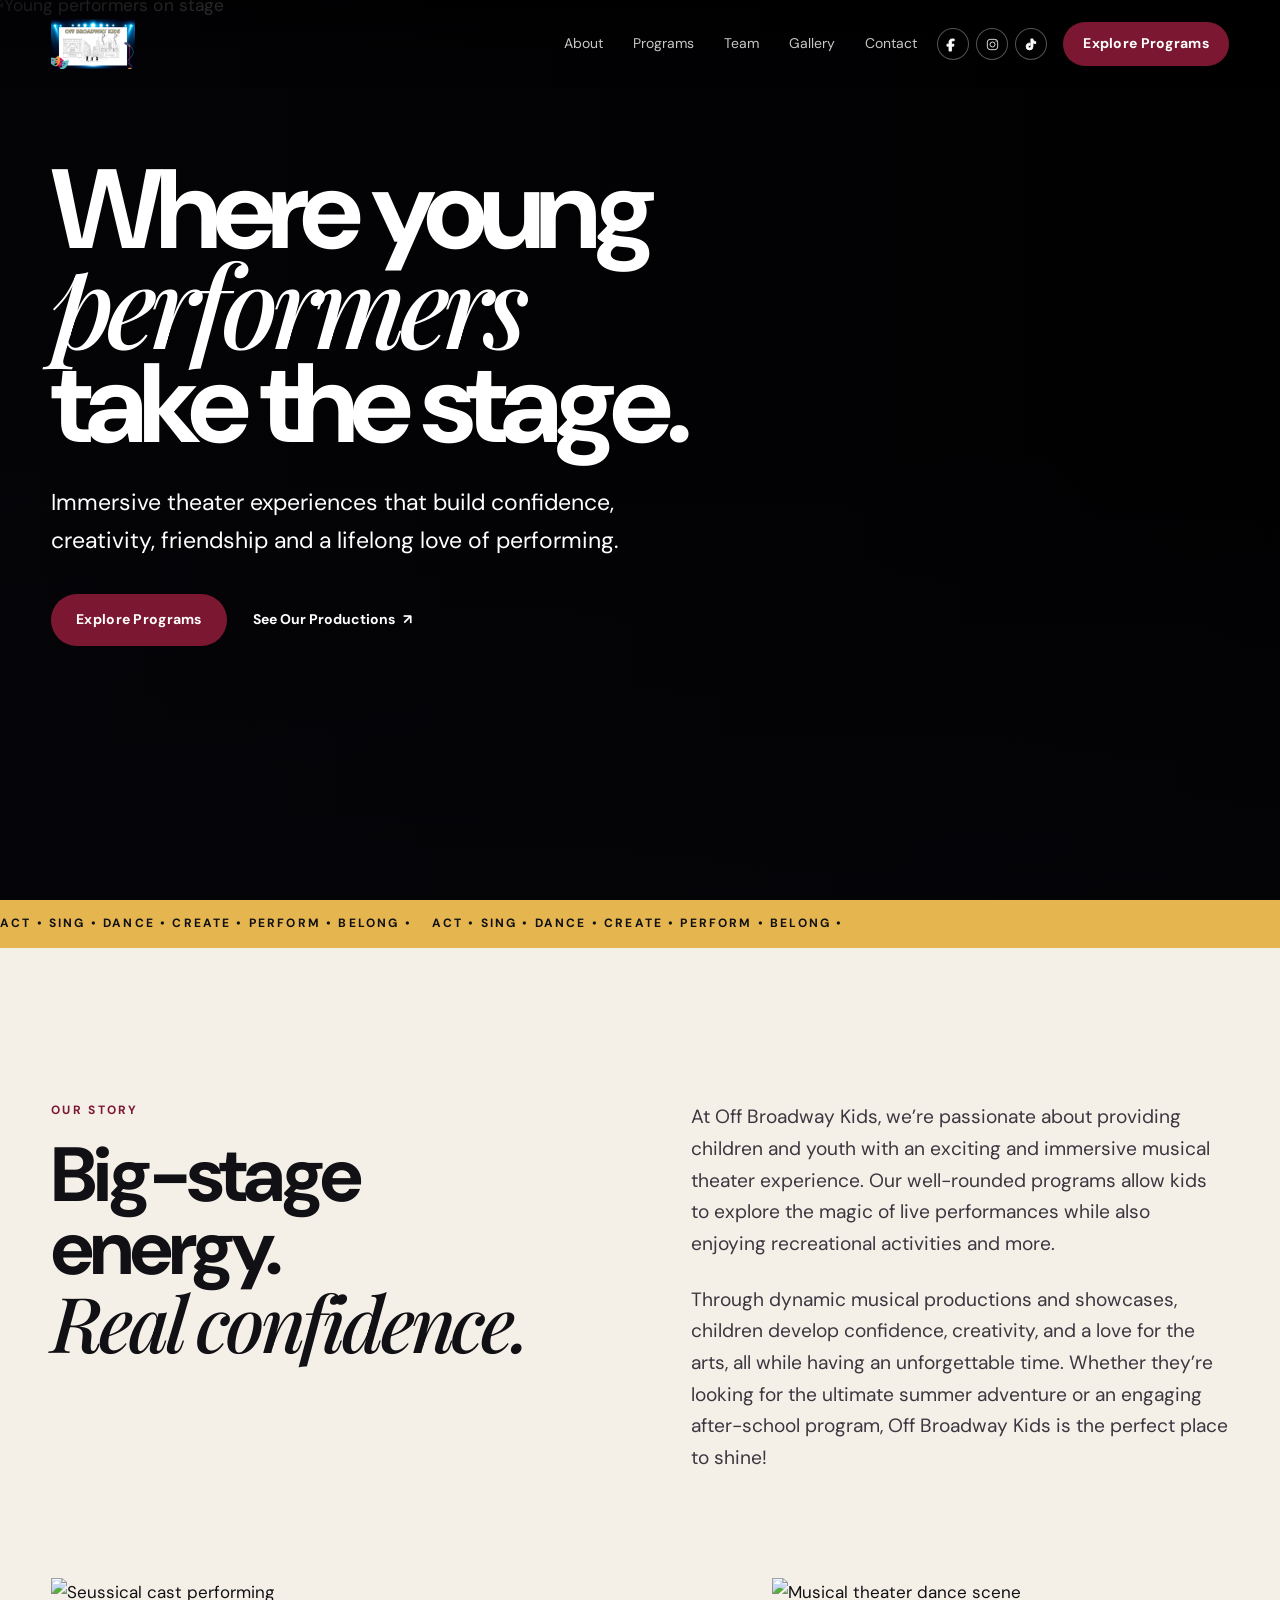
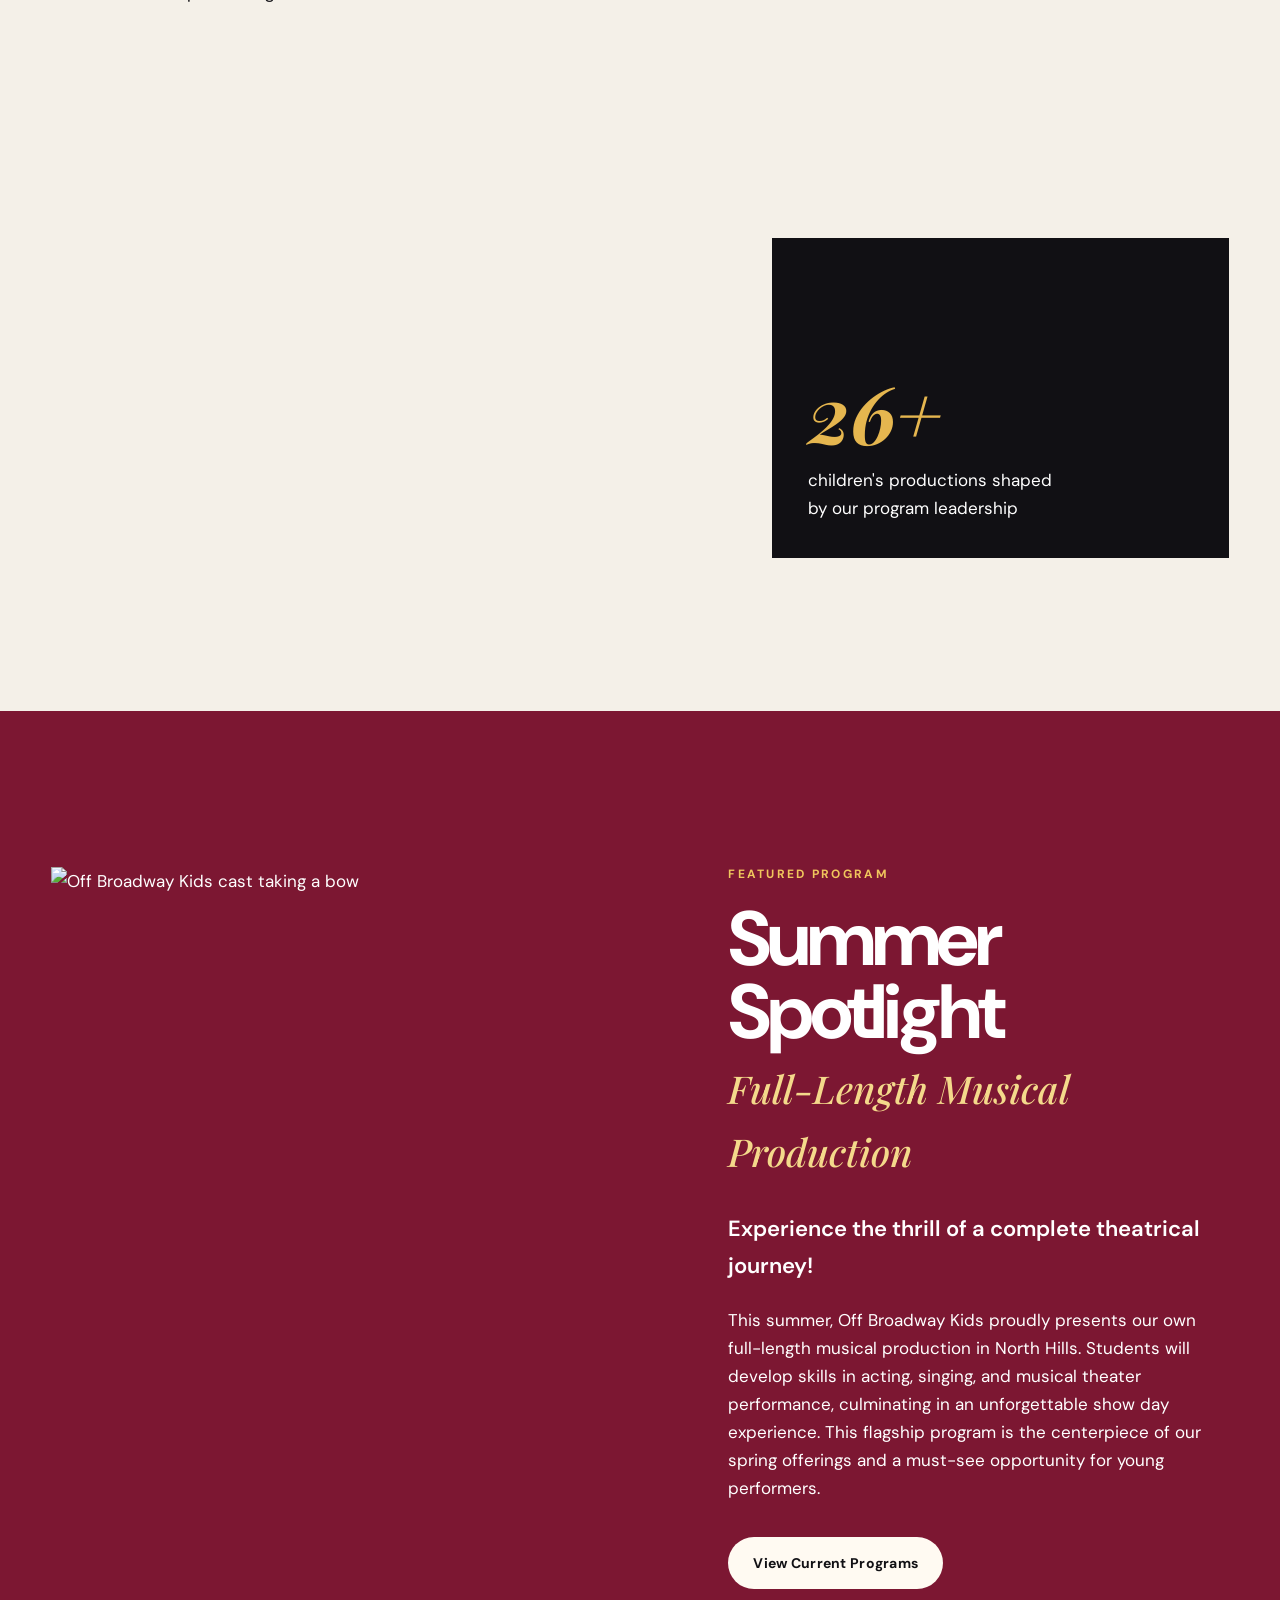
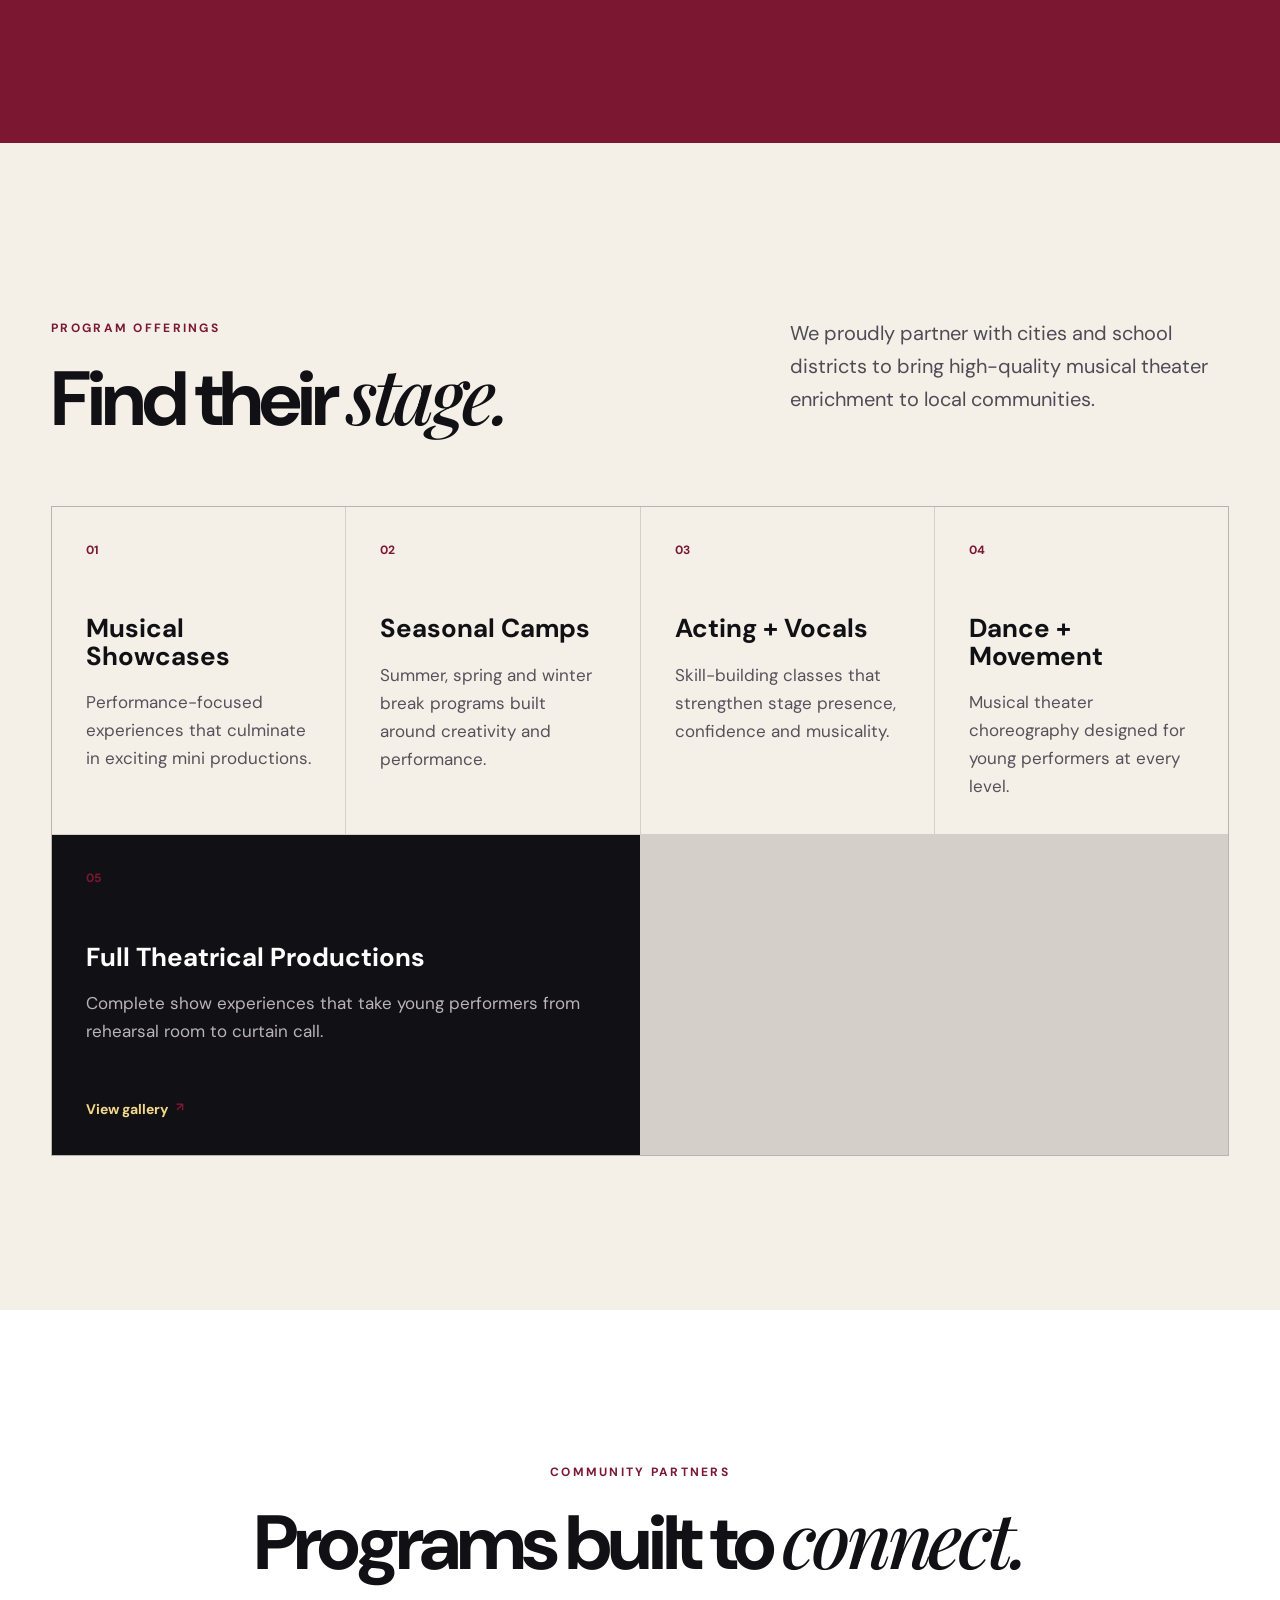
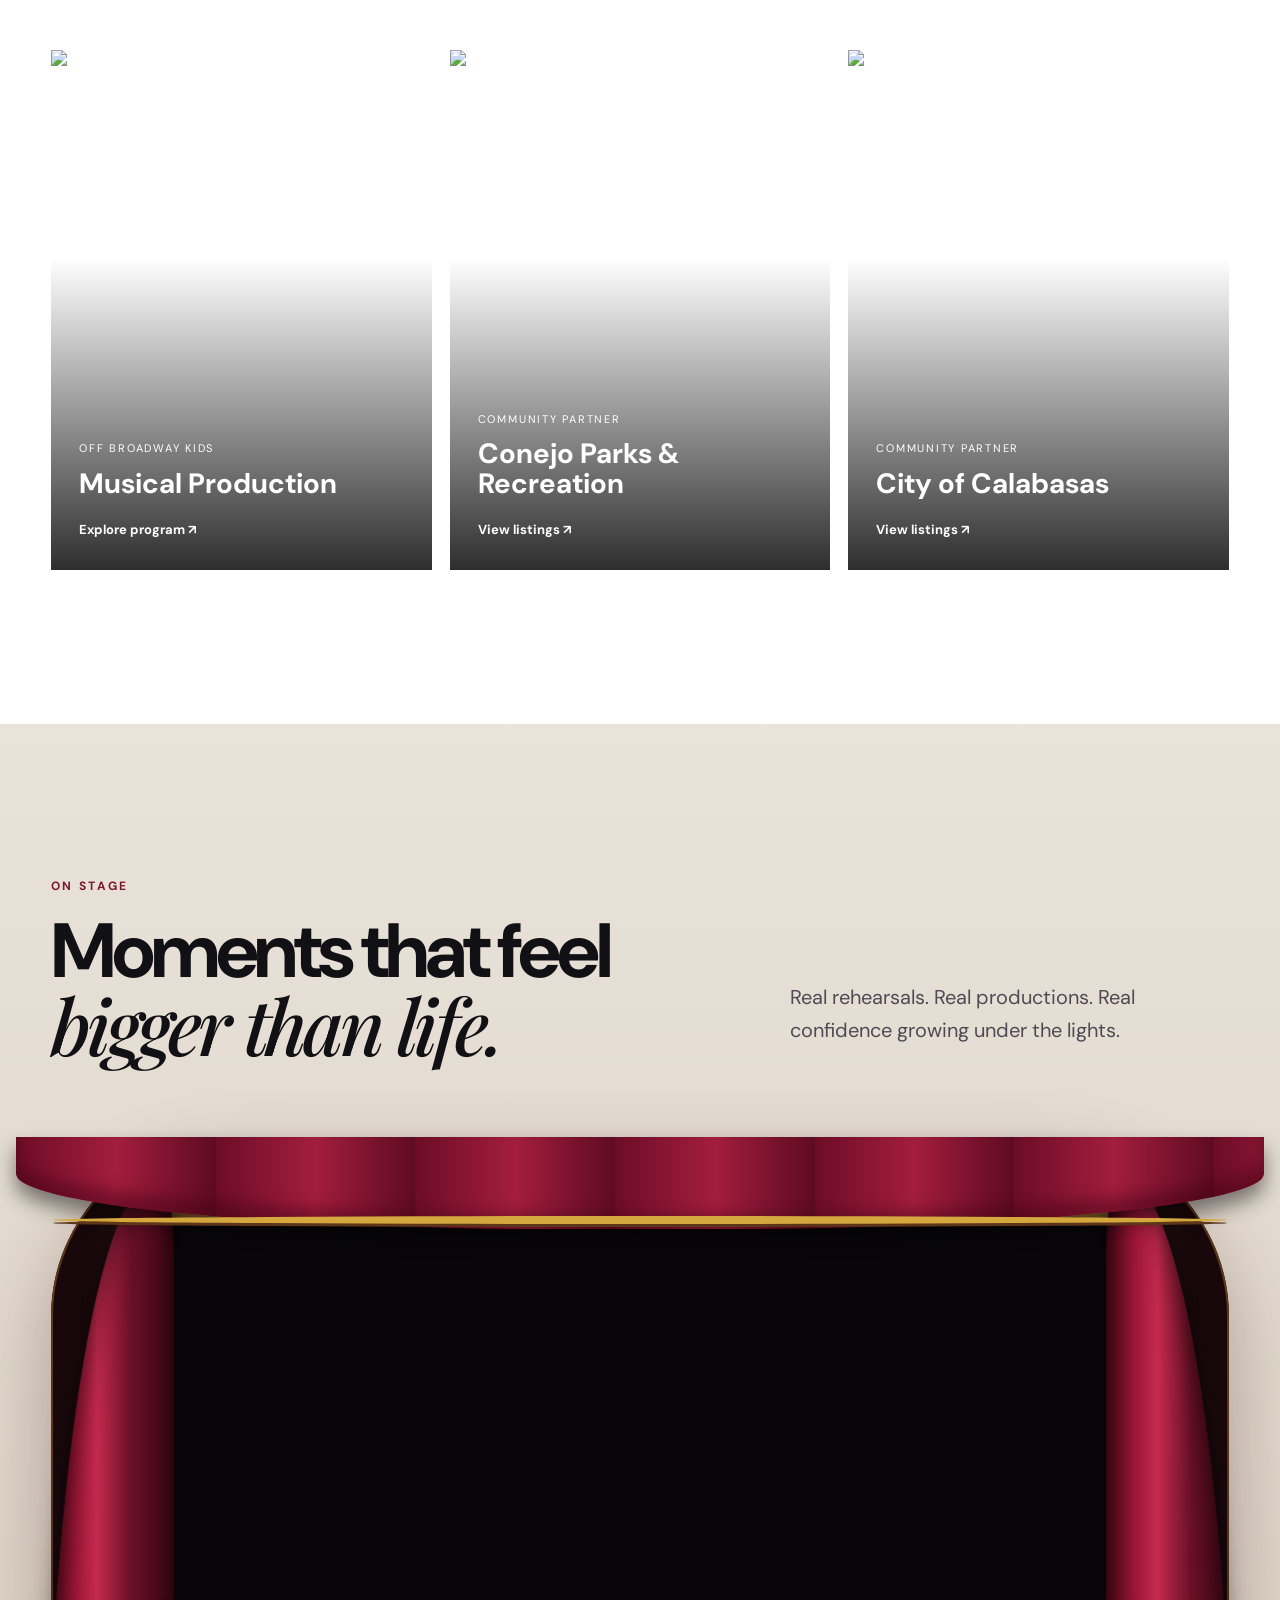
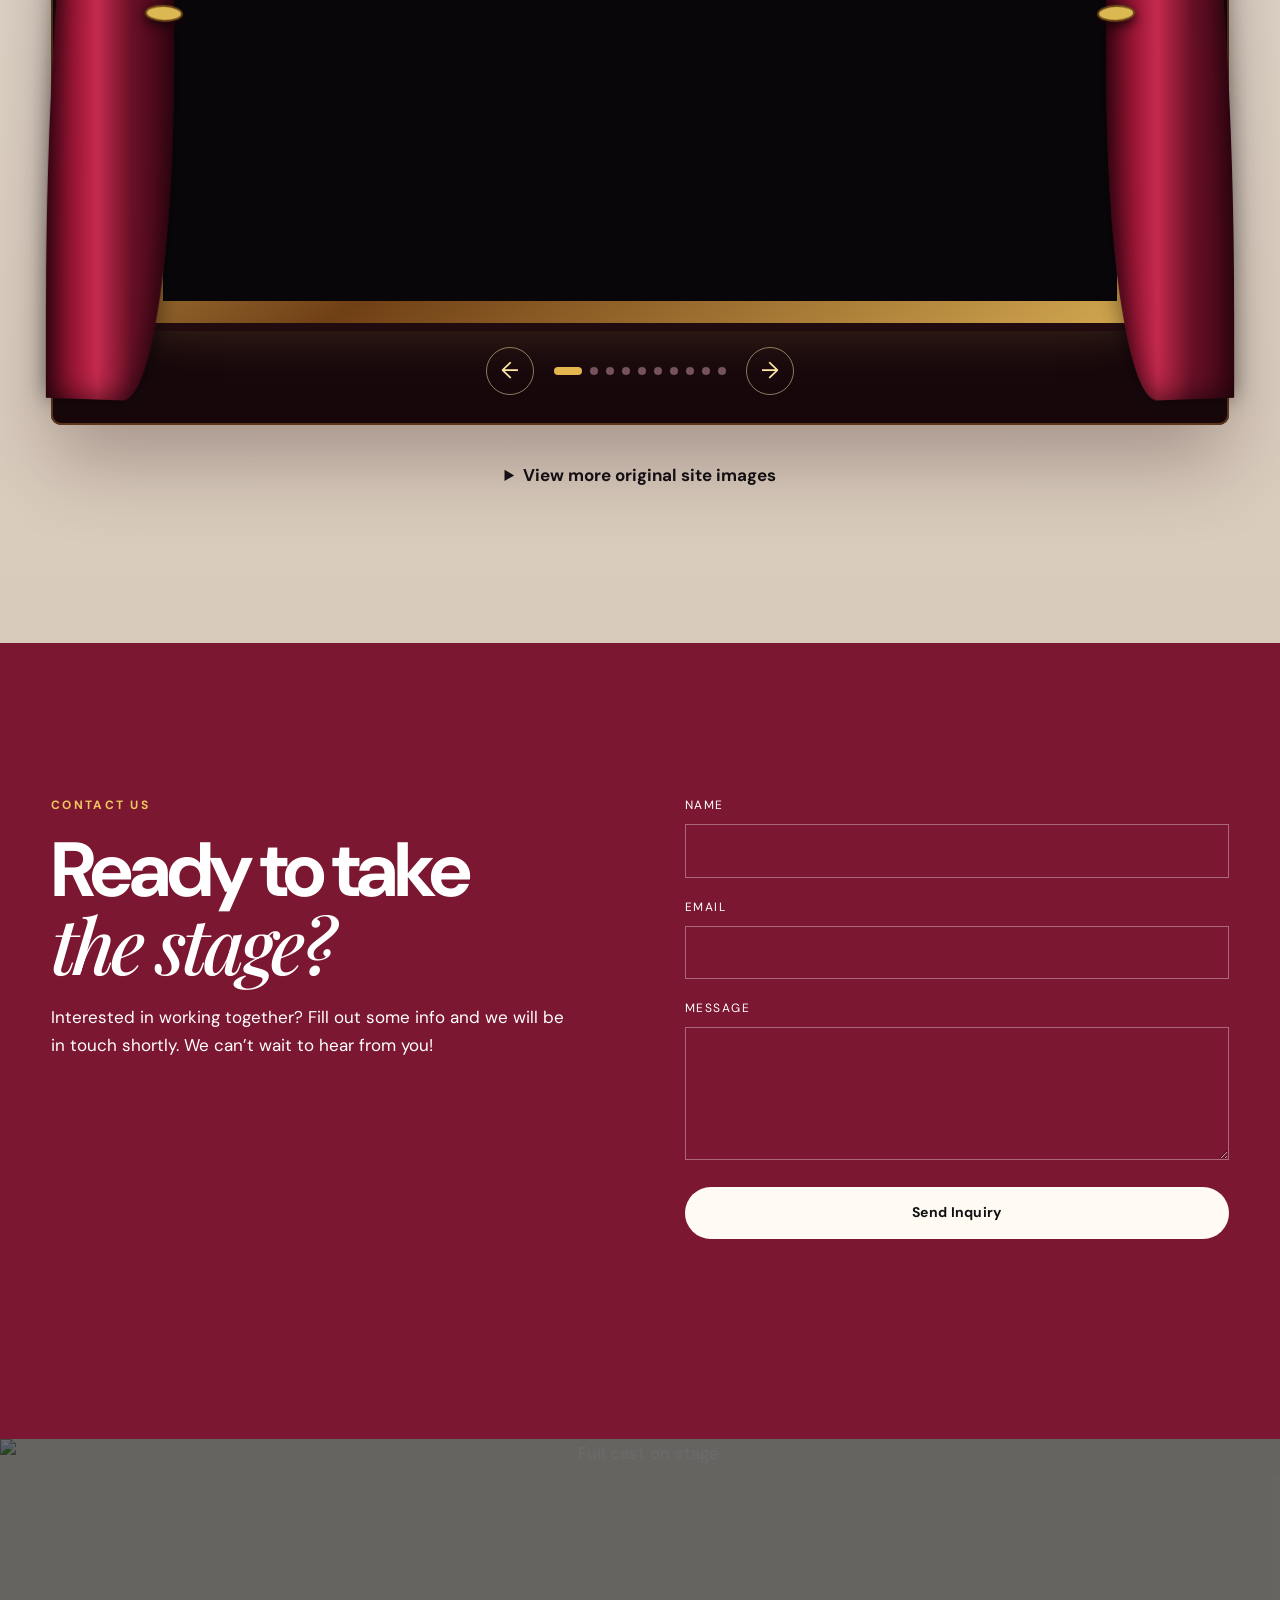
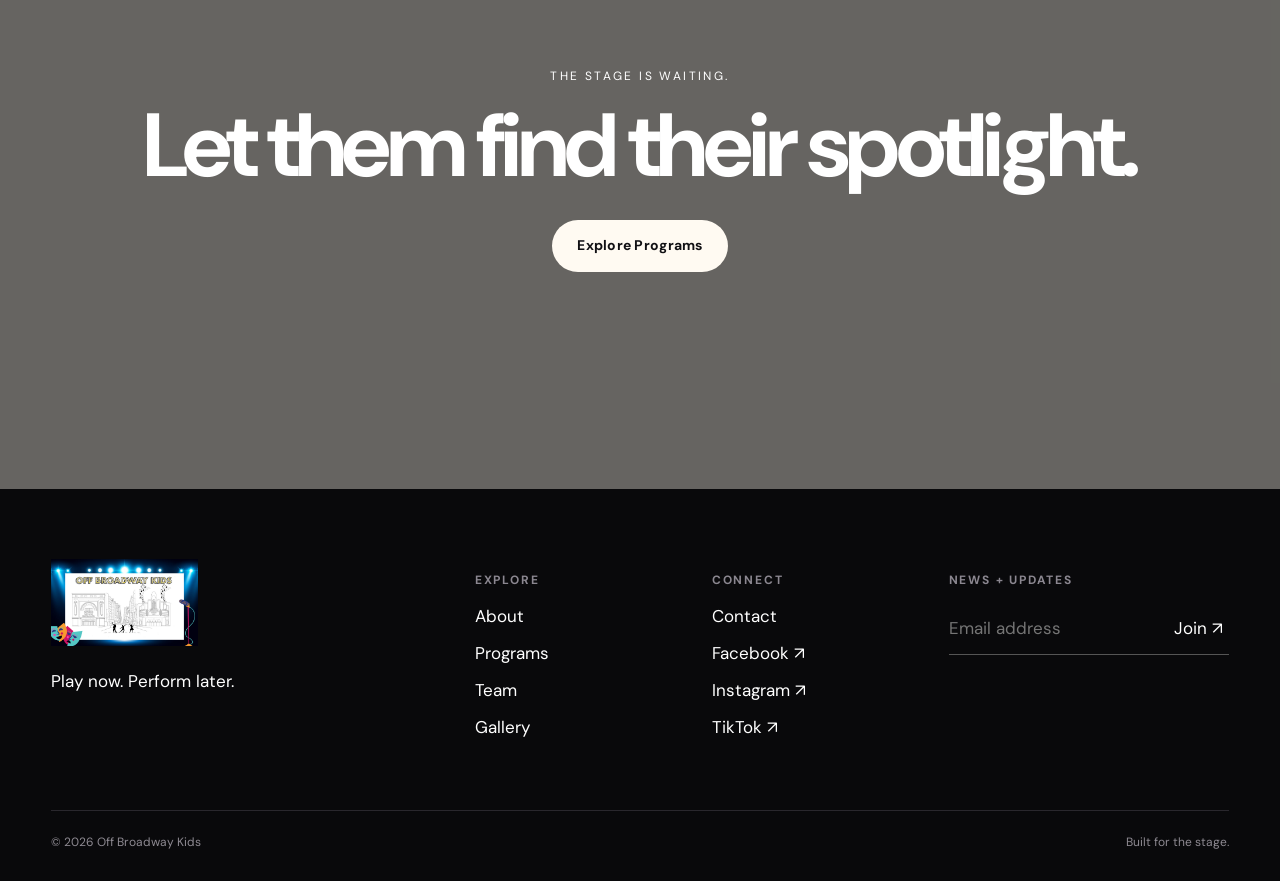
==== index.html @ cf80266f "Fix GitHub Pages entry point" ====
<!doctype html>
<html lang="en">
<head>
  <meta charset="utf-8">
  <meta name="viewport" content="width=device-width, initial-scale=1">
  <meta http-equiv="refresh" content="0; url=off-broadway-kids-redesign/">
  <link rel="canonical" href="https://romeopalacios.github.io/offbroadwaykids/off-broadway-kids-redesign/">
  <title>Off Broadway Kids</title>
  <script>
    window.location.replace(
      "off-broadway-kids-redesign/" + window.location.search + window.location.hash
    );
  </script>
</head>
<body>
  <p><a href="off-broadway-kids-redesign/">Open the Off Broadway Kids website</a></p>
</body>
</html>
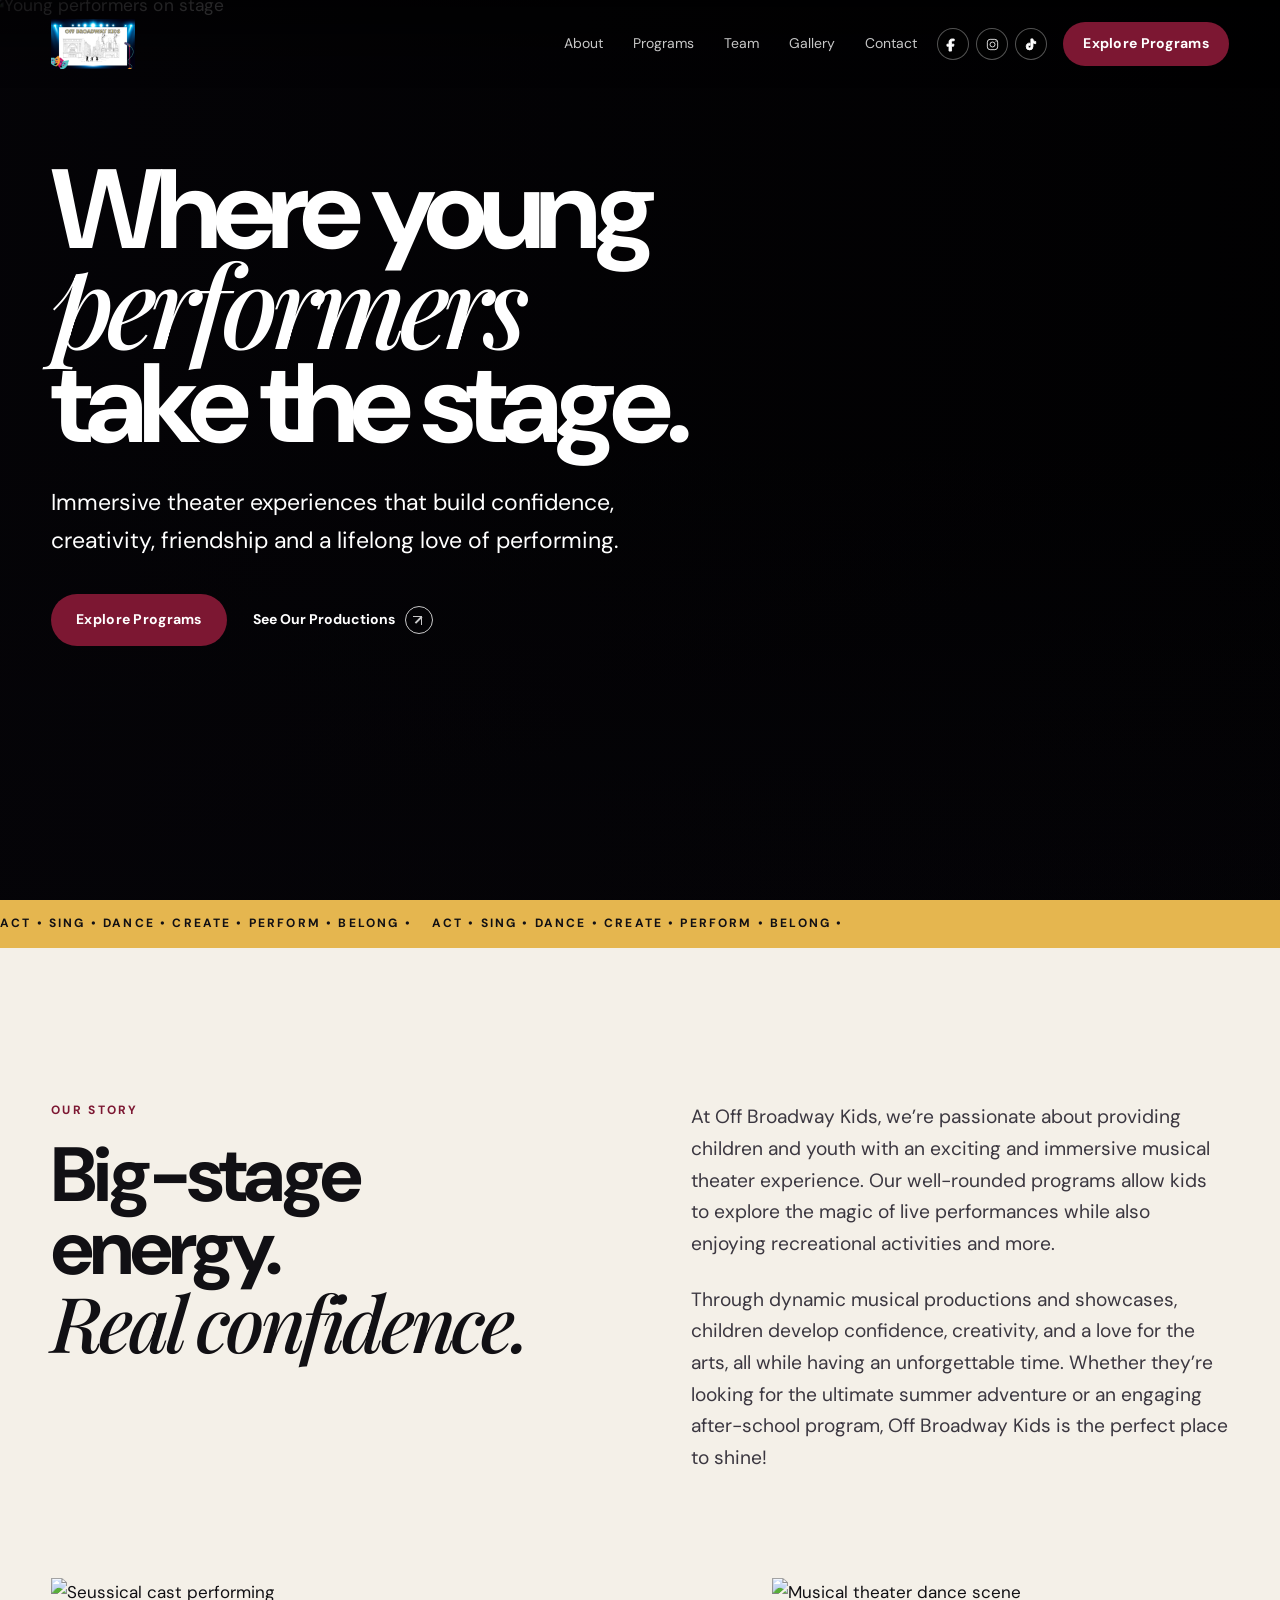
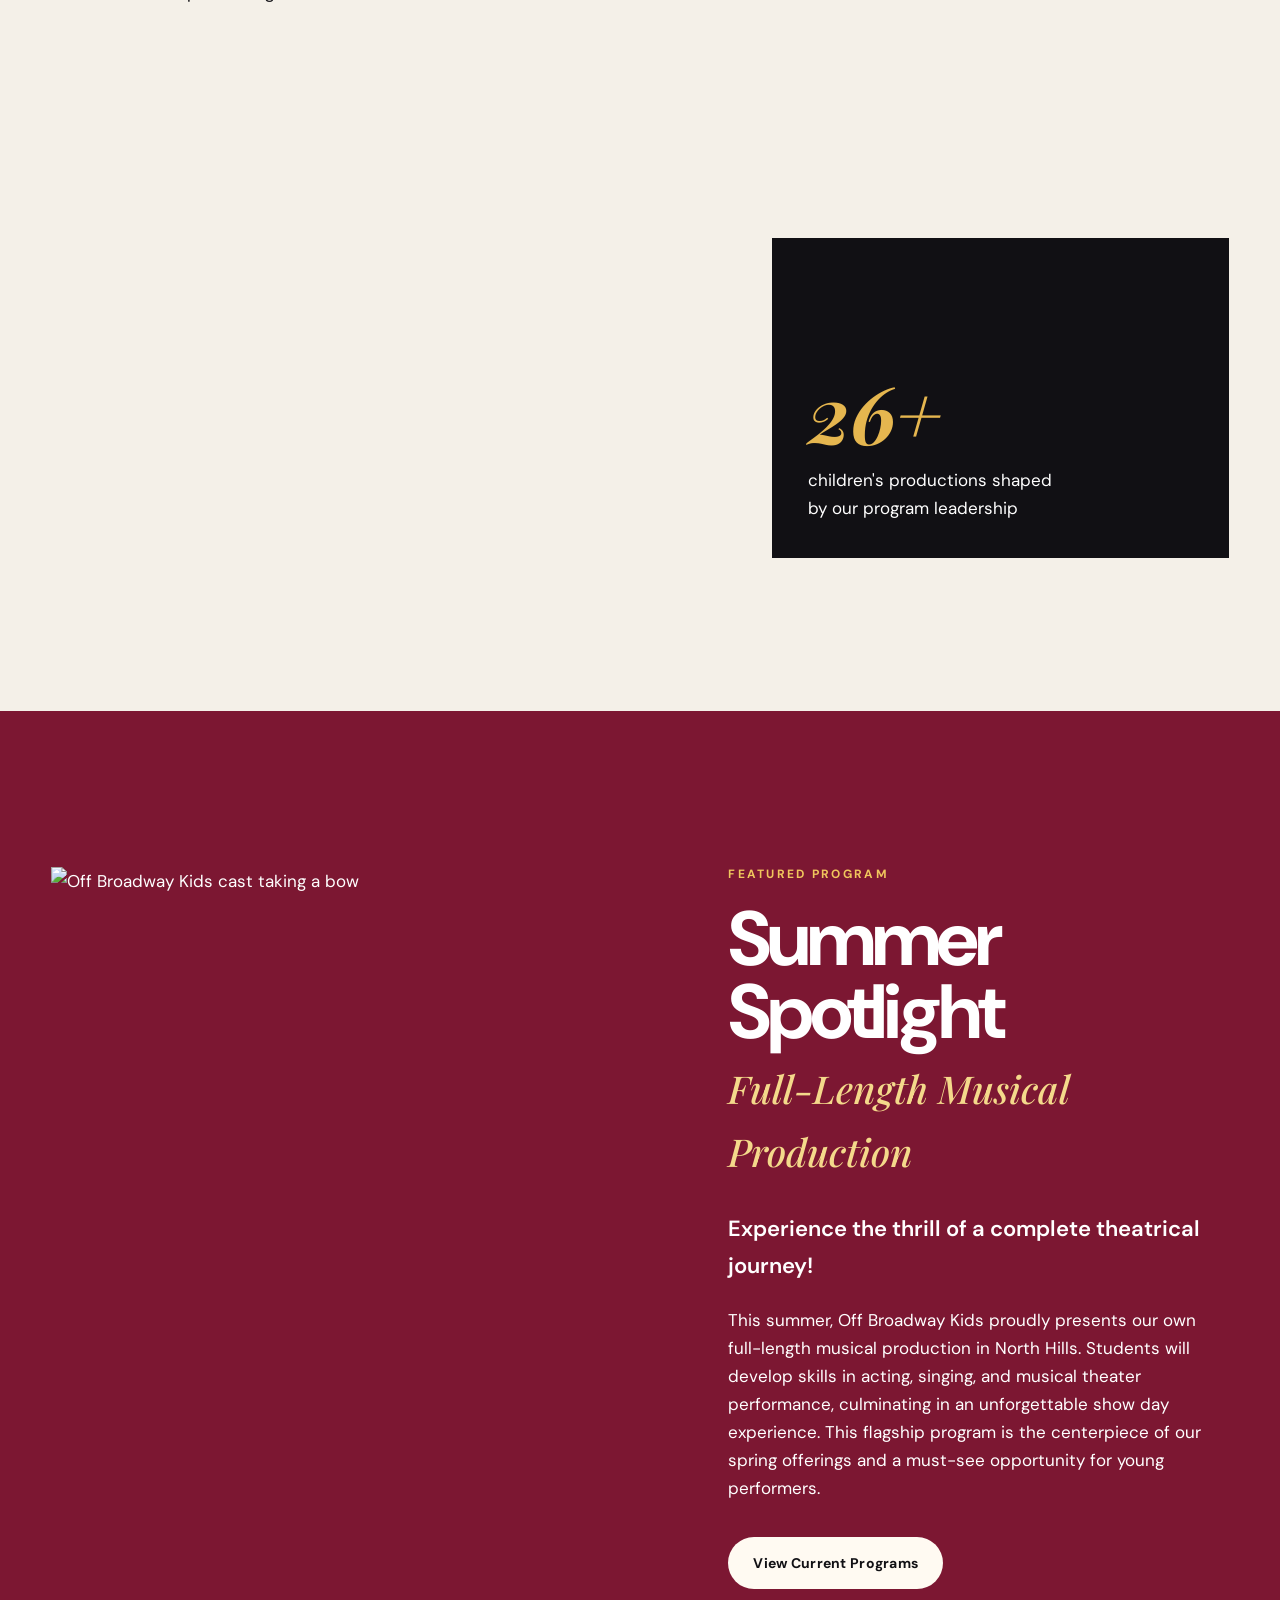
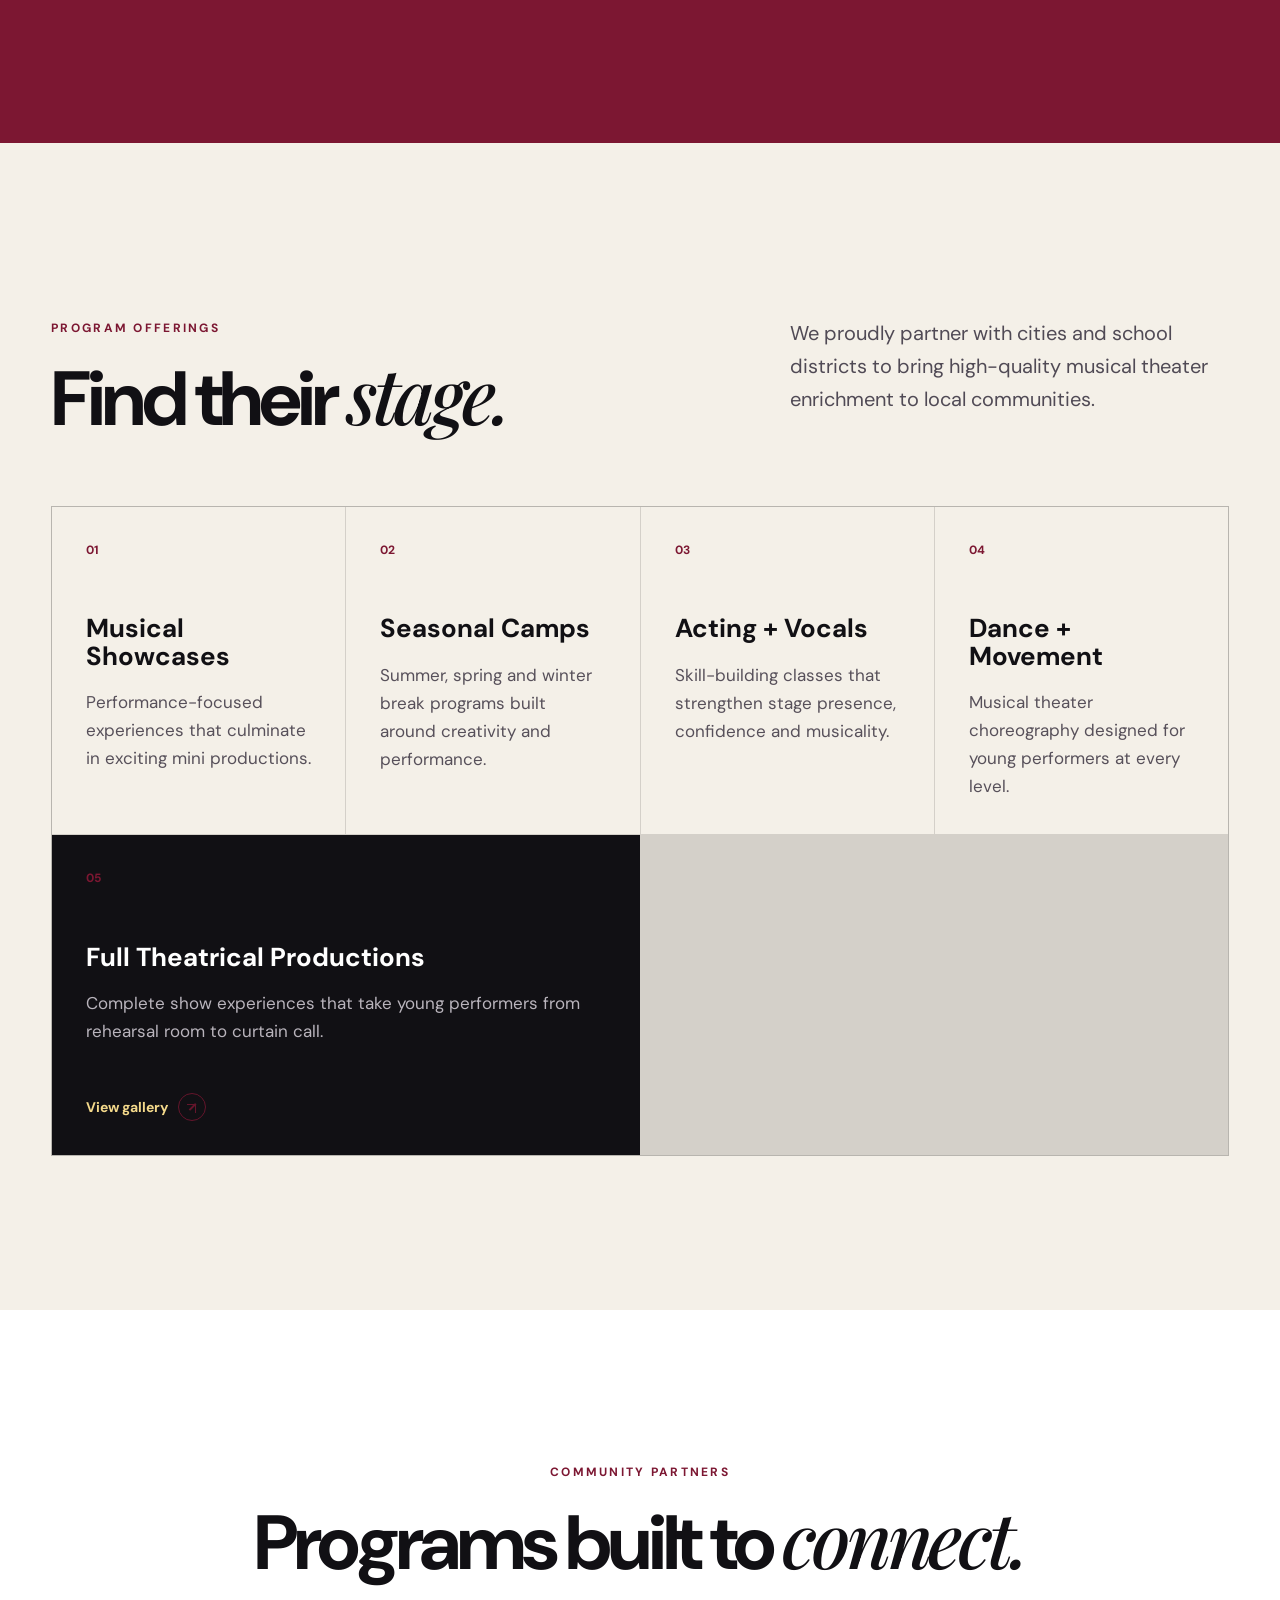
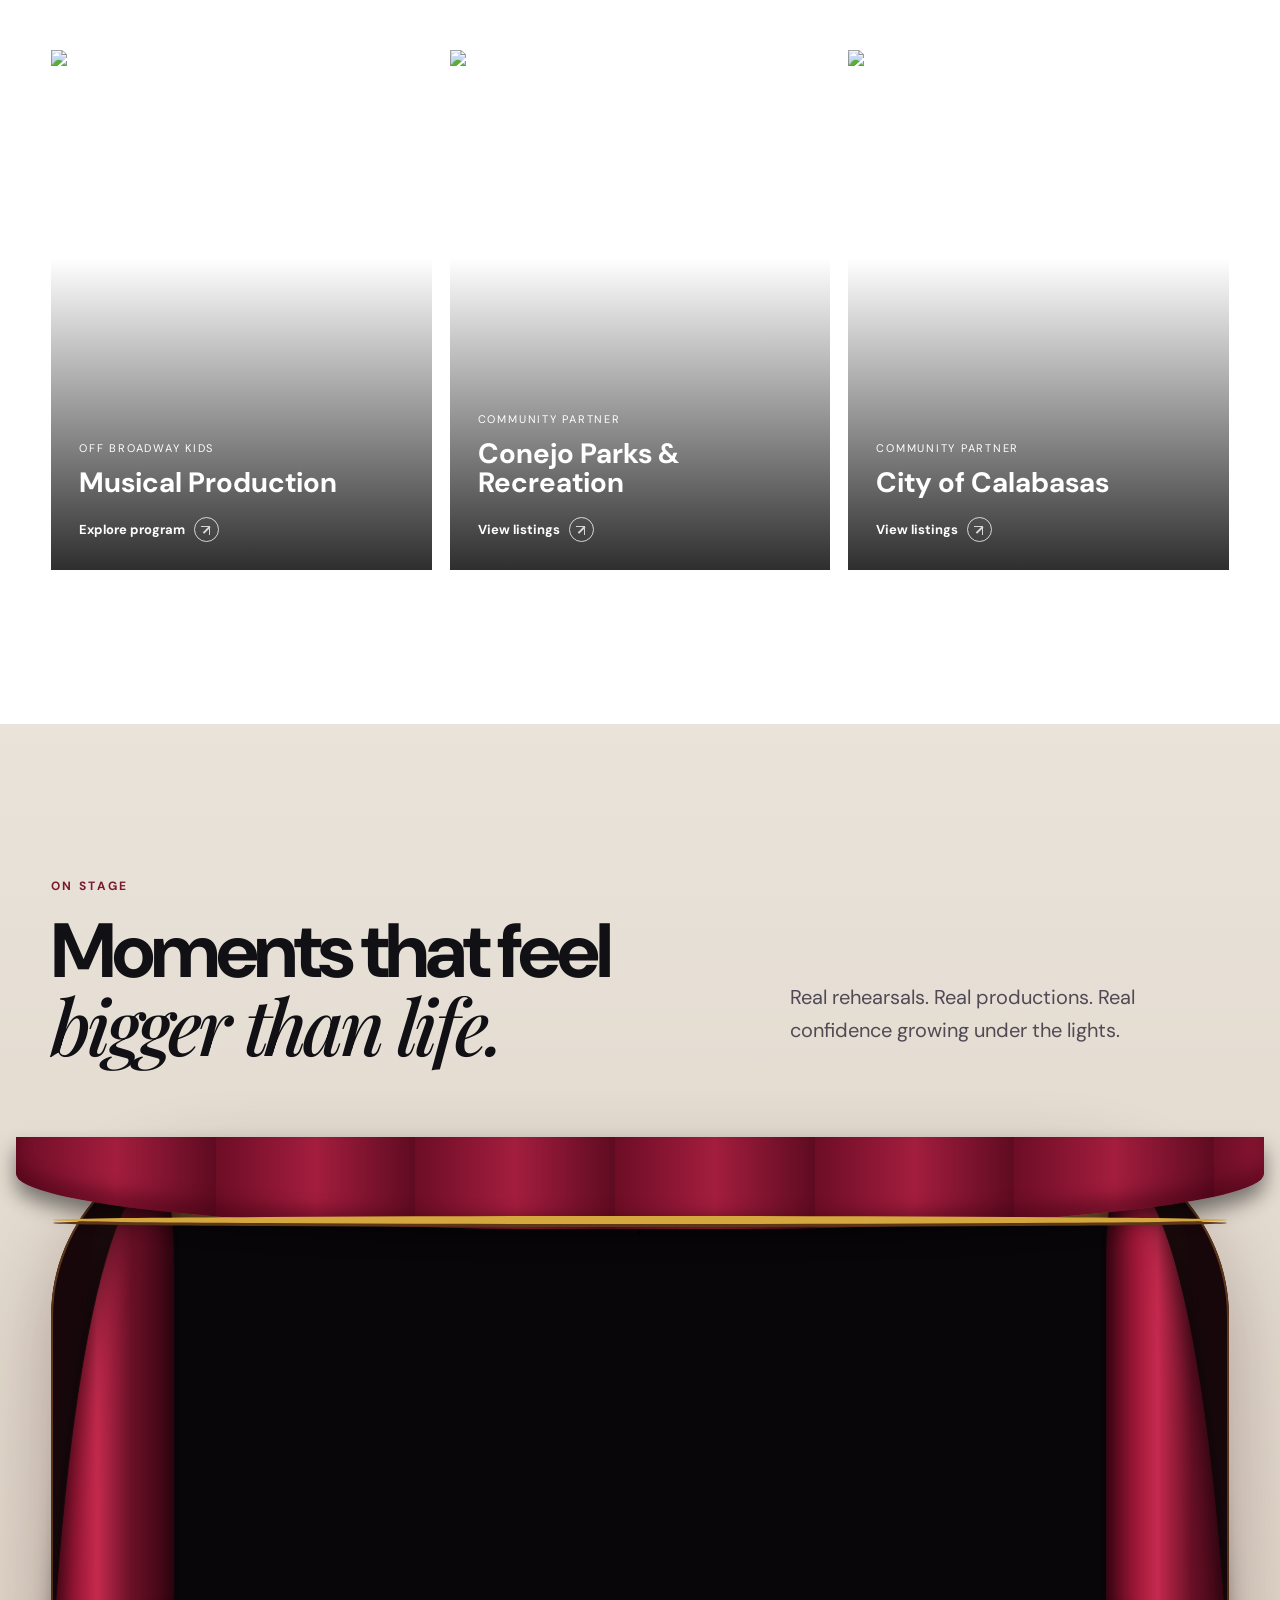
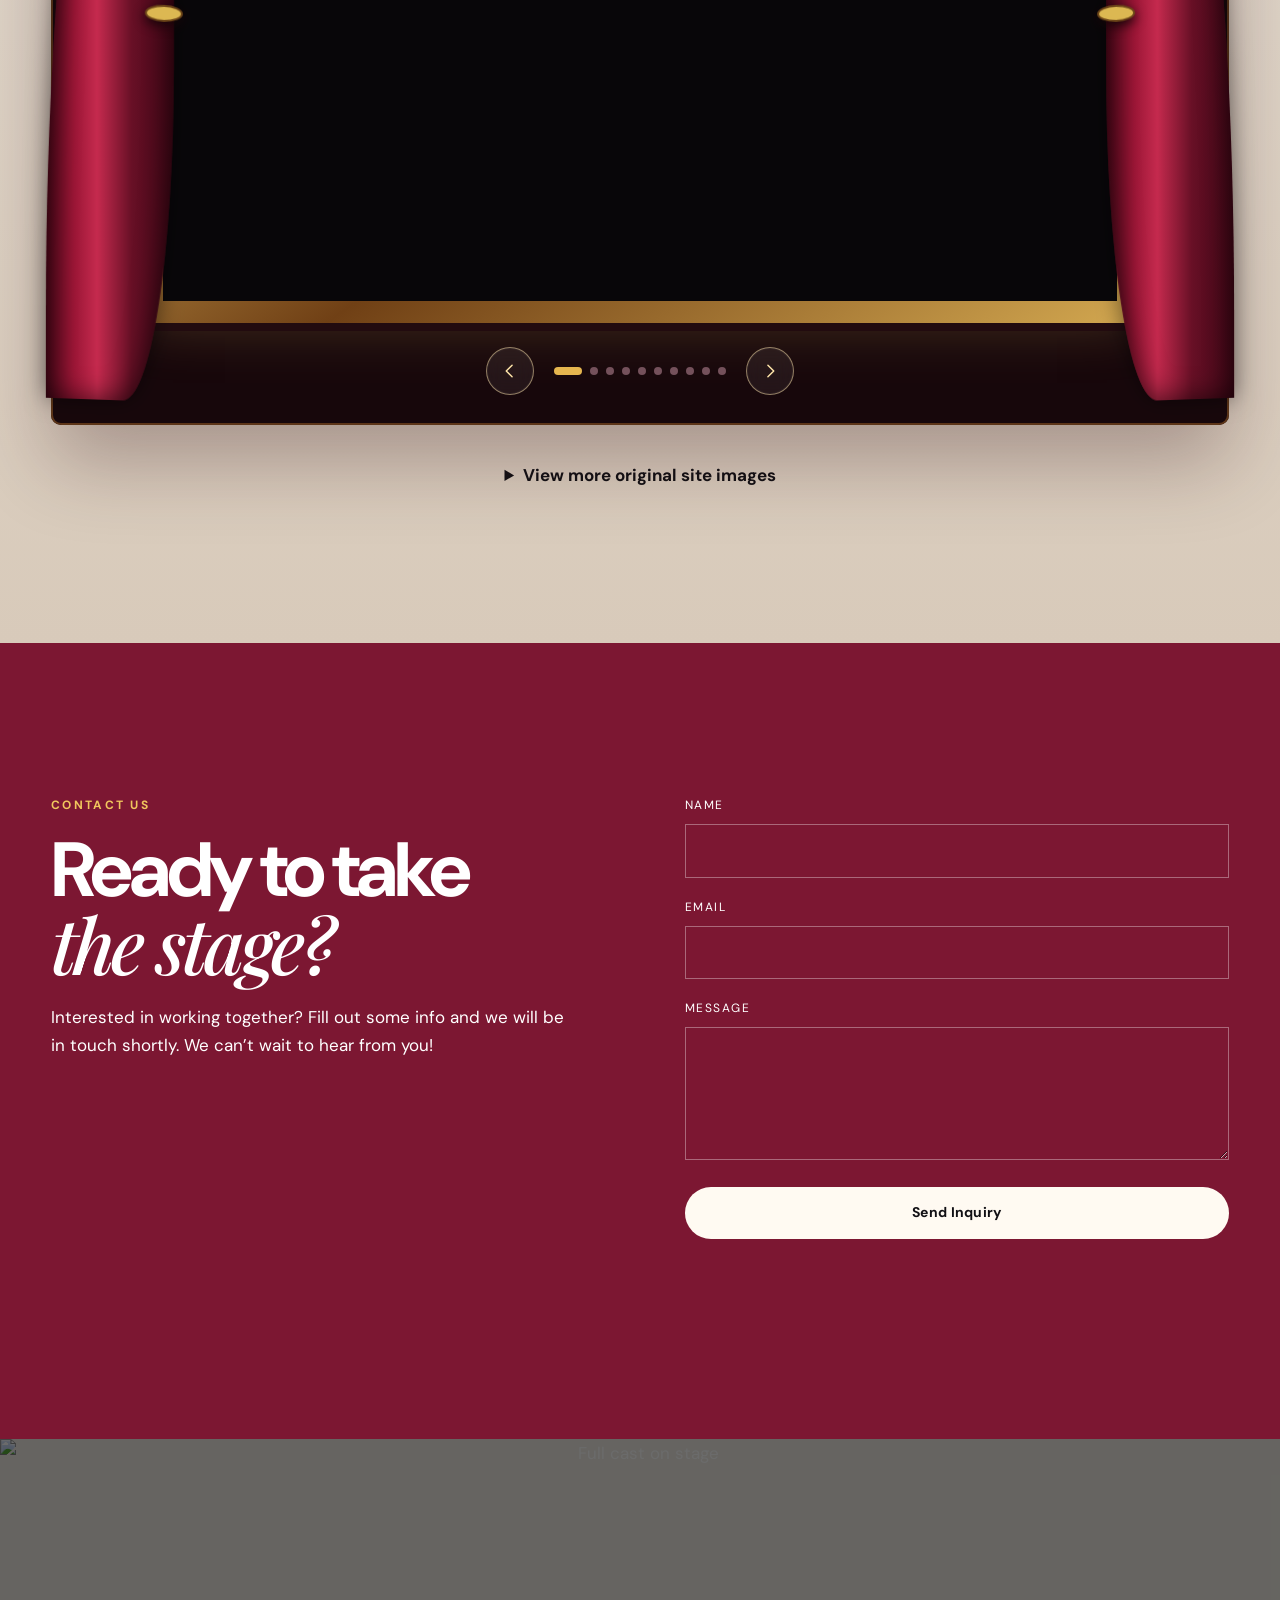
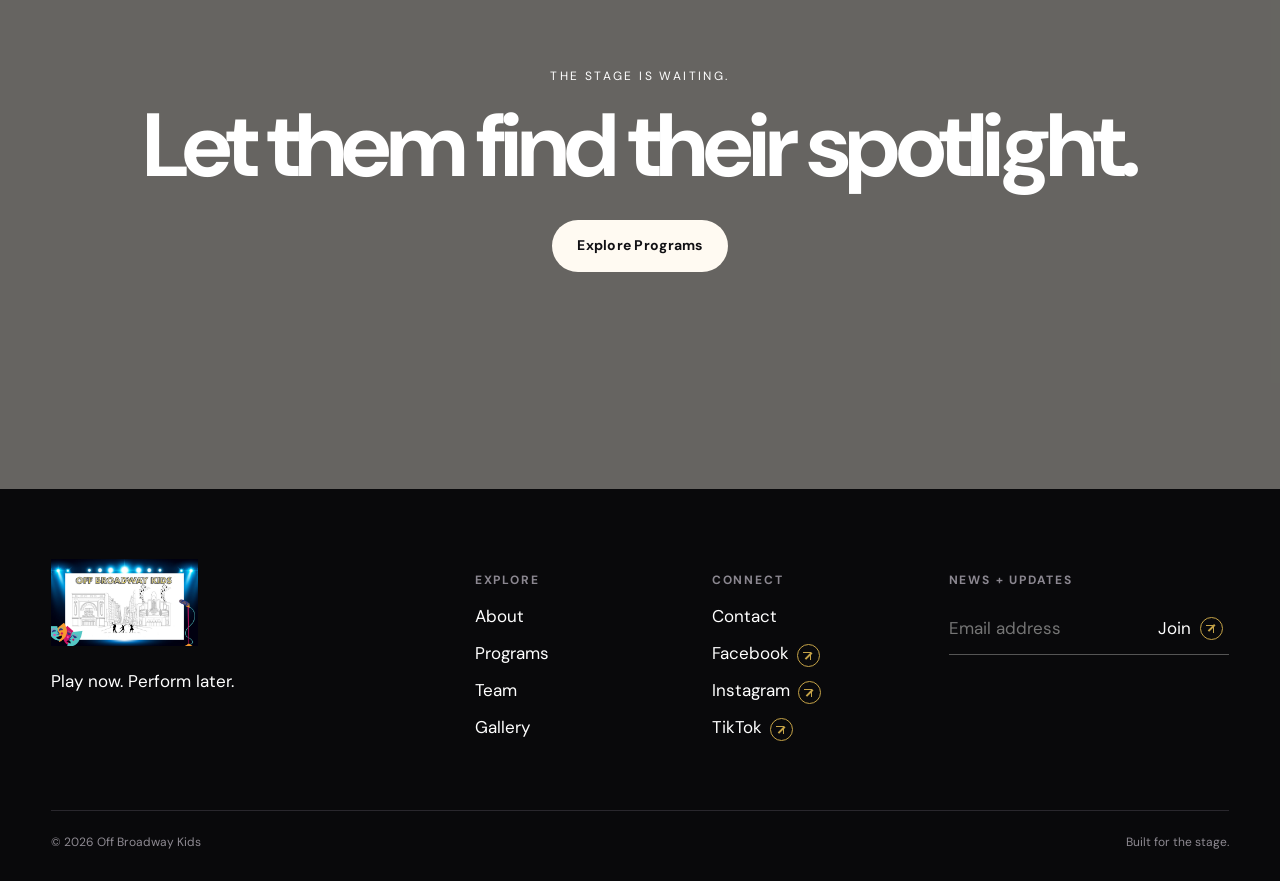
==== commit b277d638: "Modernize arrow controls" ====
--- a/index.html
+++ b/index.html
@@ -1,18 +1,158 @@
 <!doctype html>
 <html lang="en">
 <head>
-  <meta charset="utf-8">
-  <meta name="viewport" content="width=device-width, initial-scale=1">
-  <meta http-equiv="refresh" content="0; url=off-broadway-kids-redesign/">
-  <link rel="canonical" href="https://romeopalacios.github.io/offbroadwaykids/off-broadway-kids-redesign/">
-  <title>Off Broadway Kids</title>
-  <script>
-    window.location.replace(
-      "off-broadway-kids-redesign/" + window.location.search + window.location.hash
-    );
-  </script>
+  <meta charset="utf-8" />
+  <meta name="viewport" content="width=device-width,initial-scale=1" />
+  <meta name="description" content="Off Broadway Kids creates immersive musical theater experiences for children and youth through productions, showcases, camps and classes." />
+  <title>Off Broadway Kids | Youth Musical Theater</title>
+  <link rel="preconnect" href="https://images.squarespace-cdn.com" />
+  <link rel="stylesheet" href="css/styles.css" />
 </head>
 <body>
-  <p><a href="off-broadway-kids-redesign/">Open the Off Broadway Kids website</a></p>
+  <header class="site-header" data-header>
+    <a class="brand" href="index.html" aria-label="Off Broadway Kids home">
+      <picture>
+        <source media="(max-width: 640px)" srcset="assets/off-broadway-kids-logo-mobile.webp" />
+        <img class="brand-logo" src="assets/off-broadway-kids-logo.webp" alt="Off Broadway Kids" />
+      </picture>
+    </a>
+    <nav class="desktop-nav" aria-label="Primary navigation">
+      <a href="#about">About</a>
+      <a href="#programs">Programs</a>
+      <a href="team.html">Team</a>
+      <a href="#gallery">Gallery</a>
+      <a href="#contact">Contact</a>
+    </nav>
+    <a class="button button-small header-cta" href="programs.html">Explore Programs</a>
+    <button class="menu-toggle" aria-label="Open menu" aria-expanded="false" data-menu-toggle>
+      <span></span><span></span>
+    </button>
+  </header>
+
+  <div class="mobile-menu" data-mobile-menu>
+    <div class="mobile-menu-inner">
+      <a href="#about">About</a><a href="#programs">Programs</a><a href="team.html">Team</a><a href="#gallery">Gallery</a><a href="#contact">Contact</a>
+      <a class="button" href="programs.html">Explore Programs</a>
+    </div>
+  </div>
+
+  <main>
+    <section class="hero">
+      <div class="hero-media"><img src="https://images.squarespace-cdn.com/content/v1/67d76eadf82f2f4c7ae123e5/1318406e-6174-41d5-8264-76a0b1273d92/DSC_6806.jpg" alt="Young performers on stage" /></div>
+      <div class="hero-overlay"></div>
+      <div class="hero-content container reveal">
+        <h1>Where young<br><em>performers</em><br>take the stage.</h1>
+        <p class="hero-copy">Immersive theater experiences that build confidence, creativity, friendship and a lifelong love of performing.</p>
+        <div class="hero-actions"><a class="button" href="programs.html">Explore Programs</a><a class="text-link light" href="#gallery">See Our Productions <span class="arrow-icon" aria-hidden="true"></span></a></div>
+      </div>
+    </section>
+
+    <section class="intro-strip" aria-label="Highlights">
+      <div class="marquee"><span>ACT • SING • DANCE • CREATE • PERFORM • BELONG • </span><span>ACT • SING • DANCE • CREATE • PERFORM • BELONG • </span></div>
+    </section>
+
+    <section class="section about" id="about">
+      <div class="container split-grid">
+        <div class="section-heading reveal"><p class="eyebrow">Our story</p><h2>Big-stage energy.<br><em>Real confidence.</em></h2></div>
+        <div class="prose reveal">
+          <p>At Off Broadway Kids, we’re passionate about providing children and youth with an exciting and immersive musical theater experience. Our well-rounded programs allow kids to explore the magic of live performances while also enjoying recreational activities and more.</p>
+          <p>Through dynamic musical productions and showcases, children develop confidence, creativity, and a love for the arts, all while having an unforgettable time. Whether they’re looking for the ultimate summer adventure or an engaging after-school program, Off Broadway Kids is the perfect place to shine!</p>
+        </div>
+      </div>
+      <div class="container editorial-collage reveal">
+        <figure class="collage-a"><img loading="lazy" src="https://images.squarespace-cdn.com/content/v1/67d76eadf82f2f4c7ae123e5/4625885c-f0a6-4b52-ac87-e78afb270210/Seussical-3520.jpg" alt="Seussical cast performing" /></figure>
+        <figure class="collage-b"><img loading="lazy" src="https://images.squarespace-cdn.com/content/v1/67d76eadf82f2f4c7ae123e5/1763888987083-LUYOF4ZKTTWRM0T5GBT6/DSC_6823.jpg" alt="Musical theater dance scene" /></figure>
+        <div class="stat-card"><strong>26+</strong><span>children's productions shaped by our program leadership</span></div>
+      </div>
+    </section>
+
+    <section class="section featured-program">
+      <div class="container feature-grid">
+        <div class="feature-image reveal"><img loading="lazy" src="https://images.squarespace-cdn.com/content/v1/67d76eadf82f2f4c7ae123e5/5017af21-a4fa-434f-a995-a3f71382e520/DSC_6928.jpg" alt="Off Broadway Kids cast taking a bow" /></div>
+        <div class="feature-copy reveal"><p class="eyebrow light">Featured program</p><h2>Summer Spotlight</h2><h3>Full-Length Musical Production</h3><p class="lead">Experience the thrill of a complete theatrical journey!</p><p>This summer, Off Broadway Kids proudly presents our own full-length musical production in North Hills. Students will develop skills in acting, singing, and musical theater performance, culminating in an unforgettable show day experience. This flagship program is the centerpiece of our spring offerings and a must-see opportunity for young performers.</p><a class="button button-light" href="programs.html">View Current Programs</a></div>
+      </div>
+    </section>
+
+    <section class="section programs" id="programs">
+      <div class="container">
+        <div class="program-intro reveal"><div><p class="eyebrow">Program offerings</p><h2>Find their <em>stage.</em></h2></div><p>We proudly partner with cities and school districts to bring high-quality musical theater enrichment to local communities.</p></div>
+        <div class="program-grid">
+          <article class="program-card reveal"><span>01</span><h3>Musical Showcases</h3><p>Performance-focused experiences that culminate in exciting mini productions.</p></article>
+          <article class="program-card reveal"><span>02</span><h3>Seasonal Camps</h3><p>Summer, spring and winter break programs built around creativity and performance.</p></article>
+          <article class="program-card reveal"><span>03</span><h3>Acting + Vocals</h3><p>Skill-building classes that strengthen stage presence, confidence and musicality.</p></article>
+          <article class="program-card reveal"><span>04</span><h3>Dance + Movement</h3><p>Musical theater choreography designed for young performers at every level.</p></article>
+          <article class="program-card reveal wide"><span>05</span><h3>Full Theatrical Productions</h3><p>Complete show experiences that take young performers from rehearsal room to curtain call.</p><a class="text-link" href="#gallery">View gallery <span class="arrow-icon" aria-hidden="true"></span></a></article>
+        </div>
+      </div>
+    </section>
+
+    <section class="section partners">
+      <div class="container">
+        <div class="section-heading center reveal"><p class="eyebrow">Community partners</p><h2>Programs built to <em>connect.</em></h2></div>
+        <div class="partner-cards">
+          <a class="partner-card reveal" href="programs.html"><img loading="lazy" src="https://images.squarespace-cdn.com/content/v1/67d76eadf82f2f4c7ae123e5/4ab97676-63cd-4608-b99e-fb121b6676db/DSC_6204.jpg" alt="Off Broadway Kids musical production" /><div><p>Off Broadway Kids</p><h3>Musical Production</h3><span>Explore program <i class="arrow-icon" aria-hidden="true"></i></span></div></a>
+          <a class="partner-card reveal" href="programs.html"><img loading="lazy" src="https://images.squarespace-cdn.com/content/v1/67d76eadf82f2f4c7ae123e5/4f99169e-b134-4571-bdd8-0eac91871223/IMG_6401%2Bcopy.png" alt="Community youth theater showcase" /><div><p>Community Partner</p><h3>Conejo Parks & Recreation</h3><span>View listings <i class="arrow-icon" aria-hidden="true"></i></span></div></a>
+          <a class="partner-card reveal" href="programs.html"><img loading="lazy" src="https://images.squarespace-cdn.com/content/v1/67d76eadf82f2f4c7ae123e5/68b5271a-b47d-4870-965a-7c7c7bd84b3f/Seussical-3730.jpg" alt="Young performer singing on stage" /><div><p>Community Partner</p><h3>City of Calabasas</h3><span>View listings <i class="arrow-icon" aria-hidden="true"></i></span></div></a>
+        </div>
+      </div>
+    </section>
+
+    <section class="section gallery" id="gallery">
+      <div class="container gallery-head reveal"><div><p class="eyebrow">On stage</p><h2>Moments that feel<br><em>bigger than life.</em></h2></div><p>Real rehearsals. Real productions. Real confidence growing under the lights.</p></div>
+      <div class="theater-slideshow reveal" data-slideshow aria-label="Production photo slideshow">
+        <div class="theater-valance" aria-hidden="true"></div>
+        <div class="curtain curtain-left" aria-hidden="true"></div>
+        <div class="curtain curtain-right" aria-hidden="true"></div>
+        <div class="stage-frame">
+          <div class="stage-lights" aria-hidden="true"><i></i><i></i><i></i><i></i><i></i></div>
+          <div class="gallery-grid" data-gallery aria-live="polite">
+        <button class="gallery-item tall is-active" data-src="https://images.squarespace-cdn.com/content/v1/67d76eadf82f2f4c7ae123e5/667be713-2ffe-4e6f-93d2-9550baf9aaf8/Seussical-3663.jpg"><img loading="eager" src="https://images.squarespace-cdn.com/content/v1/67d76eadf82f2f4c7ae123e5/667be713-2ffe-4e6f-93d2-9550baf9aaf8/Seussical-3663.jpg" alt="Seussical performance" /></button>
+        <button class="gallery-item" data-src="https://images.squarespace-cdn.com/content/v1/67d76eadf82f2f4c7ae123e5/06fdc049-9627-42b3-b63d-c5186b45a2ea/Seussical-3555.jpg"><img loading="lazy" src="https://images.squarespace-cdn.com/content/v1/67d76eadf82f2f4c7ae123e5/06fdc049-9627-42b3-b63d-c5186b45a2ea/Seussical-3555.jpg" alt="Young performers in red costumes" /></button>
+        <button class="gallery-item" data-src="https://images.squarespace-cdn.com/content/v1/67d76eadf82f2f4c7ae123e5/997cde6d-2b16-4082-8f26-7fdef841cf58/DSC_3230-Enhanced-NR.jpg"><img loading="lazy" src="https://images.squarespace-cdn.com/content/v1/67d76eadf82f2f4c7ae123e5/997cde6d-2b16-4082-8f26-7fdef841cf58/DSC_3230-Enhanced-NR.jpg" alt="Children performing a musical number" /></button>
+        <button class="gallery-item wide" data-src="https://images.squarespace-cdn.com/content/v1/67d76eadf82f2f4c7ae123e5/7fa0b95e-b186-4bcf-a3df-e772a8b12080/Seussical-3505.jpg"><img loading="lazy" src="https://images.squarespace-cdn.com/content/v1/67d76eadf82f2f4c7ae123e5/7fa0b95e-b186-4bcf-a3df-e772a8b12080/Seussical-3505.jpg" alt="Full Seussical cast on stage" /></button>
+        <button class="gallery-item" data-src="https://images.squarespace-cdn.com/content/v1/67d76eadf82f2f4c7ae123e5/3d53ce87-d655-494c-a29a-c587b62a239a/DSC_5197.jpg"><img loading="lazy" src="https://images.squarespace-cdn.com/content/v1/67d76eadf82f2f4c7ae123e5/3d53ce87-d655-494c-a29a-c587b62a239a/DSC_5197.jpg" alt="Aladdin cast scene" /></button>
+        <button class="gallery-item tall" data-src="https://images.squarespace-cdn.com/content/v1/67d76eadf82f2f4c7ae123e5/ad061ad1-93ea-420e-83df-2a14555c0a55/Seussical-3656.jpg"><img loading="lazy" src="https://images.squarespace-cdn.com/content/v1/67d76eadf82f2f4c7ae123e5/ad061ad1-93ea-420e-83df-2a14555c0a55/Seussical-3656.jpg" alt="Cat in the Hat performer" /></button>
+        <button class="gallery-item" data-src="https://images.squarespace-cdn.com/content/v1/67d76eadf82f2f4c7ae123e5/4f7367cb-8eeb-42f3-9d52-45d2285ea125/DSC_3410-Enhanced-NR.jpg"><img loading="lazy" src="https://images.squarespace-cdn.com/content/v1/67d76eadf82f2f4c7ae123e5/4f7367cb-8eeb-42f3-9d52-45d2285ea125/DSC_3410-Enhanced-NR.jpg" alt="Young actors in character" /></button>
+        <button class="gallery-item" data-src="https://images.squarespace-cdn.com/content/v1/67d76eadf82f2f4c7ae123e5/1763888960704-4XJH71WEWJMUFH0LB3PK/DSC_6838.jpg"><img loading="lazy" src="https://images.squarespace-cdn.com/content/v1/67d76eadf82f2f4c7ae123e5/1763888960704-4XJH71WEWJMUFH0LB3PK/DSC_6838.jpg" alt="Ensemble performance" /></button>
+        <button class="gallery-item wide" data-src="https://images.squarespace-cdn.com/content/v1/67d76eadf82f2f4c7ae123e5/1763889008287-KILEAVQK268XWS5I6IN6/DSC_3460-Enhanced-NR.jpg"><img loading="lazy" src="https://images.squarespace-cdn.com/content/v1/67d76eadf82f2f4c7ae123e5/1763889008287-KILEAVQK268XWS5I6IN6/DSC_3460-Enhanced-NR.jpg" alt="Musical cast dancing" /></button>
+        <button class="gallery-item" data-src="https://images.squarespace-cdn.com/content/v1/67d76eadf82f2f4c7ae123e5/d3d2d524-3335-45a7-ac88-bf8bf88e16d0/Seussical-3909.jpg"><img loading="lazy" src="https://images.squarespace-cdn.com/content/v1/67d76eadf82f2f4c7ae123e5/d3d2d524-3335-45a7-ac88-bf8bf88e16d0/Seussical-3909.jpg" alt="Cat in the Hat from behind" /></button>
+          </div>
+        </div>
+        <div class="slideshow-controls">
+          <button type="button" class="slide-arrow" data-slide-prev aria-label="Previous production photo"><svg viewBox="0 0 24 24" aria-hidden="true"><path d="m14.5 5-7 7 7 7" /></svg></button>
+          <div class="slide-dots" data-slide-dots aria-label="Choose a production photo"></div>
+          <button type="button" class="slide-arrow" data-slide-next aria-label="Next production photo"><svg viewBox="0 0 24 24" aria-hidden="true"><path d="m9.5 5 7 7-7 7" /></svg></button>
+        </div>
+      </div>
+      <details class="archive-images container"><summary>View more original site images</summary><div class="archive-grid">
+        <img loading="lazy" src="https://images.squarespace-cdn.com/content/v1/67d76eadf82f2f4c7ae123e5/51dd0da8-1a1d-4014-b666-78a9c39e1401/IMG_6401%2Bcopy.png" alt="Youth showcase" />
+        <img loading="lazy" src="https://images.squarespace-cdn.com/content/v1/67d76eadf82f2f4c7ae123e5/e92b28df-2d52-4d85-b59e-c236965386b5/IMG_8477%2Bcopy.png" alt="Students rehearsing" />
+        <img loading="lazy" src="https://images.squarespace-cdn.com/content/v1/67d76eadf82f2f4c7ae123e5/2f19ffe6-da33-4123-a99b-b4df70ac295d/DSC_3286-Enhanced-NR%2Bcopy.png" alt="Stage performance" />
+        <img loading="lazy" src="https://images.squarespace-cdn.com/content/v1/67d76eadf82f2f4c7ae123e5/1c503df8-0b09-4aab-aa0d-0caab840bc29/3-2%2Bcopy.png" alt="Aladdin production artwork" />
+        <img loading="lazy" src="https://images.squarespace-cdn.com/content/v1/67d76eadf82f2f4c7ae123e5/9056c02a-3635-4d21-87dc-b619749be2ec/13%2Bcopy%2B2.png" alt="Aladdin production artwork" />
+        <img loading="lazy" src="https://images.squarespace-cdn.com/content/v1/67d76eadf82f2f4c7ae123e5/10317777-4dce-473f-8aee-21dc2fc336fe/DSC_3276-Enhanced-NR.jpg" alt="Stage actor" />
+        <img loading="lazy" src="https://images.squarespace-cdn.com/content/v1/67d76eadf82f2f4c7ae123e5/3e26f2a1-0330-4008-89d5-972af9be25c0/Seussical-3444.jpg" alt="Off Broadway Kids event banner" />
+      </div></details>
+    </section>
+
+    <section class="section contact" id="contact">
+      <div class="container contact-grid reveal">
+        <div><p class="eyebrow light">Contact us</p><h2>Ready to take<br><em>the stage?</em></h2><p>Interested in working together? Fill out some info and we will be in touch shortly. We can’t wait to hear from you!</p></div>
+        <form class="contact-form" onsubmit="event.preventDefault(); this.querySelector('.form-note').textContent='Thanks! This demo form is ready to connect to your preferred form service.';">
+          <label>Name<input type="text" name="name" required></label>
+          <label>Email<input type="email" name="email" required></label>
+          <label>Message<textarea name="message" rows="5" required></textarea></label>
+          <button class="button button-light" type="submit">Send Inquiry</button><p class="form-note" aria-live="polite"></p>
+        </form>
+      </div>
+    </section>
+
+    <section class="final-cta"><img loading="lazy" src="https://images.squarespace-cdn.com/content/v1/67d76eadf82f2f4c7ae123e5/7fa0b95e-b186-4bcf-a3df-e772a8b12080/Seussical-3505.jpg" alt="Full cast on stage" /><div class="final-overlay"></div><div class="final-content reveal"><p>The stage is waiting.</p><h2>Let them find their spotlight.</h2><a class="button button-light" href="programs.html">Explore Programs</a></div></section>
+  </main>
+
+  <footer class="footer"><div class="container footer-grid"><div><div class="brand footer-brand"><picture><source media="(max-width: 640px)" srcset="assets/off-broadway-kids-logo-mobile.webp"><img class="brand-logo" src="assets/off-broadway-kids-logo.webp" alt="Off Broadway Kids"></picture></div><p>Play now. Perform later.</p></div><div><h3>Explore</h3><a href="#about">About</a><a href="programs.html">Programs</a><a href="team.html">Team</a><a href="#gallery">Gallery</a></div><div><h3>Connect</h3><a href="#contact">Contact</a><a href="https://www.facebook.com/offbroadwaykids?mibextid=wwXIfr" target="_blank" rel="noopener noreferrer">Facebook <span class="arrow-icon" aria-hidden="true"></span></a><a href="https://www.instagram.com/offbroadwaykids?igsh=NTc4MTIwNjQ2YQ%3D%3D&amp;utm_source=qr" target="_blank" rel="noopener noreferrer">Instagram <span class="arrow-icon" aria-hidden="true"></span></a><a href="https://www.tiktok.com/@off.broadway.kids?lang=en" target="_blank" rel="noopener noreferrer">TikTok <span class="arrow-icon" aria-hidden="true"></span></a></div><div class="newsletter"><h3>News + updates</h3><form onsubmit="event.preventDefault()"><input type="email" placeholder="Email address" aria-label="Email address"><button type="submit">Join <span class="arrow-icon" aria-hidden="true"></span></button></form></div></div><div class="container footer-bottom"><span>© 2026 Off Broadway Kids</span><span>Built for the stage.</span></div></footer>
+
+  <div class="lightbox" data-lightbox aria-hidden="true"><button class="lightbox-close" data-lightbox-close aria-label="Close image">×</button><img src="" alt="Expanded gallery view" data-lightbox-image></div>
+  <script src="js/main.js"></script>
 </body>
 </html>
--- a/css/styles.css
+++ b/css/styles.css
@@ -0,0 +1,49 @@
+@import url('https://fonts.googleapis.com/css2?family=DM+Sans:wght@400;500;600;700&family=Playfair+Display:ital,wght@1,500;1,600&display=swap');
+:root{--ink:#111014;--paper:#f4f0e8;--cream:#fffaf2;--wine:#7c1732;--red:#a31d3e;--gold:#e5b64f;--line:rgba(17,16,20,.14);--max:1280px;--pad:clamp(20px,4vw,64px);--serif:'Playfair Display',Georgia,serif;--sans:'DM Sans',Arial,sans-serif}*{box-sizing:border-box}html{scroll-behavior:smooth}body{margin:0;background:var(--paper);color:var(--ink);font-family:var(--sans);font-size:17px;line-height:1.65}body.menu-open{overflow:hidden}img{display:block;width:100%;height:100%;object-fit:cover}a{color:inherit;text-decoration:none}button,input,textarea{font:inherit}.container{width:min(calc(100% - 2*var(--pad)),var(--max));margin:auto}.site-header{position:fixed;z-index:50;top:0;left:0;right:0;height:88px;display:flex;align-items:center;padding:0 var(--pad);color:white;transition:.35s;background:linear-gradient(to bottom,rgba(0,0,0,.55),transparent)}.site-header.scrolled,.site-header.solid{height:72px;background:rgba(17,16,20,.93);backdrop-filter:blur(18px);border-bottom:1px solid rgba(255,255,255,.1)}.brand{display:flex;align-items:center;gap:12px;font-weight:700}.brand-mark{width:42px;height:42px;border:1px solid currentColor;border-radius:50%;display:grid;place-items:center;font-size:12px;letter-spacing:.08em}.brand-name{font-size:14px;letter-spacing:.04em}.desktop-nav{display:flex;gap:30px;margin-left:auto;margin-right:34px;font-size:14px}.desktop-nav a{opacity:.78;transition:.2s}.desktop-nav a:hover,.desktop-nav .active{opacity:1}.button{display:inline-flex;align-items:center;justify-content:center;min-height:52px;padding:0 25px;border:0;border-radius:999px;background:var(--wine);color:#fff;font-weight:700;font-size:14px;letter-spacing:.02em;transition:.25s;cursor:pointer}.button:hover{transform:translateY(-2px);background:#921a3a}.button-small{min-height:44px;padding:0 20px}.button-light{background:var(--cream);color:var(--ink)}.button-light:hover{background:white}.menu-toggle{display:none;margin-left:auto;background:none;border:0;width:44px;height:44px;padding:10px}.menu-toggle span{display:block;height:1px;background:white;margin:7px 0}.mobile-menu{position:fixed;z-index:45;inset:0;background:var(--ink);color:white;display:grid;align-items:center;transform:translateY(-110%);transition:.45s cubic-bezier(.75,0,.25,1)}.mobile-menu.open{transform:none}.mobile-menu-inner{padding:100px var(--pad) 40px;display:flex;flex-direction:column;gap:18px}.mobile-menu-inner>a:not(.button){font-size:clamp(34px,9vw,56px);font-weight:600;line-height:1.05}.hero{position:relative;min-height:100svh;color:white;display:flex;align-items:flex-end;overflow:hidden;background:#000}.hero-media,.hero-overlay{position:absolute;inset:0}.hero-media img{object-position:center 30%;transform:scale(1.02)}.hero-overlay{background:linear-gradient(90deg,rgba(5,4,8,.82) 0%,rgba(5,4,8,.48) 48%,rgba(5,4,8,.22) 100%),linear-gradient(to top,rgba(5,4,8,.72),transparent 50%)}.hero-content{position:relative;z-index:2;padding-bottom:clamp(80px,10vh,120px)}.eyebrow{text-transform:uppercase;letter-spacing:.19em;font-size:12px;font-weight:700;color:var(--wine);margin:0 0 18px}.eyebrow.light{color:#f0c65d}.hero h1,.page-hero h1{font-size:clamp(58px,8.8vw,138px);line-height:.82;letter-spacing:-.065em;margin:0;max-width:1000px}.hero h1 em,.page-hero h1 em,.section h2 em{font-family:var(--serif);font-weight:500}.hero-copy{font-size:clamp(18px,2vw,23px);max-width:650px;margin:34px 0}.hero-actions{display:flex;gap:26px;align-items:center}.text-link{font-weight:700;font-size:14px;display:inline-flex;gap:8px}.text-link.light{color:#fff}.scroll-cue{position:absolute;z-index:2;right:var(--pad);bottom:36px;font-size:11px;text-transform:uppercase;letter-spacing:.16em;writing-mode:vertical-rl;display:flex;gap:12px;align-items:center}.intro-strip{background:var(--gold);overflow:hidden;padding:14px 0}.marquee{display:flex;width:max-content;animation:marquee 26s linear infinite;font-size:12px;font-weight:700;letter-spacing:.18em}.marquee span{padding-right:20px}@keyframes marquee{to{transform:translateX(-50%)}}.section{padding:clamp(90px,12vw,170px) 0}.split-grid{display:grid;grid-template-columns:1fr 1fr;gap:clamp(50px,8vw,130px);align-items:start}.section h2{font-size:clamp(48px,6vw,92px);line-height:.95;letter-spacing:-.055em;margin:0}.prose p{font-size:clamp(18px,1.5vw,21px);margin:0 0 24px;color:#3b3740}.editorial-collage{margin-top:80px;display:grid;grid-template-columns:1.15fr .75fr;grid-template-rows:240px 320px;gap:20px;position:relative}.editorial-collage figure{margin:0;overflow:hidden}.collage-a{grid-row:1/3}.collage-b{grid-column:2}.stat-card{background:var(--ink);color:white;padding:36px;display:flex;flex-direction:column;justify-content:flex-end}.stat-card strong{font-family:var(--serif);font-style:italic;font-size:80px;line-height:.85;color:var(--gold)}.stat-card span{max-width:260px;margin-top:20px}.featured-program{background:var(--wine);color:white}.feature-grid{display:grid;grid-template-columns:1.08fr .92fr;gap:clamp(40px,7vw,100px);align-items:center}.feature-image{height:min(70vw,720px);max-height:720px;overflow:hidden}.feature-copy h2{margin-bottom:8px}.feature-copy h3{font-family:var(--serif);font-style:italic;font-weight:500;font-size:clamp(28px,3vw,46px);margin:0 0 28px;color:#f4d98b}.feature-copy p{max-width:620px}.feature-copy .lead{font-size:22px;font-weight:600}.feature-copy .button{margin-top:18px}.program-intro,.gallery-head{display:grid;grid-template-columns:1.2fr .8fr;gap:80px;align-items:end;margin-bottom:70px}.program-intro>p,.gallery-head>p{font-size:20px;color:#504a55}.program-grid{display:grid;grid-template-columns:repeat(4,1fr);gap:1px;background:var(--line);border:1px solid var(--line)}.program-card{background:var(--paper);padding:34px;min-height:320px;display:flex;flex-direction:column}.program-card span{font-size:12px;color:var(--wine);font-weight:700}.program-card h3{font-size:26px;line-height:1.05;margin:55px 0 18px}.program-card p{color:#57505a;margin:0}.program-card.wide{grid-column:span 2;background:var(--ink);color:white}.program-card.wide p{color:#b9b4bc}.program-card .text-link{margin-top:auto;color:#f4d98b}.partners{background:#fff}.section-heading.center{text-align:center;max-width:850px;margin:0 auto 70px}.partner-cards{display:grid;grid-template-columns:repeat(3,1fr);gap:18px}.partner-card{position:relative;min-height:520px;overflow:hidden;color:white}.partner-card:after{content:'';position:absolute;inset:0;background:linear-gradient(to top,rgba(0,0,0,.82),transparent 60%)}.partner-card img{transition:.55s}.partner-card:hover img{transform:scale(1.035)}.partner-card div{position:absolute;z-index:2;left:28px;right:28px;bottom:28px}.partner-card p{font-size:11px;text-transform:uppercase;letter-spacing:.16em}.partner-card h3{font-size:28px;line-height:1.05;margin:8px 0 16px}.partner-card span{font-size:13px;font-weight:700}.values{background:var(--ink);color:white}.value-grid{display:grid;grid-template-columns:repeat(4,1fr);margin-top:70px;border-top:1px solid rgba(255,255,255,.18)}.value-grid article{padding:35px 28px;border-right:1px solid rgba(255,255,255,.18)}.value-grid article:last-child{border:0}.value-grid strong{font-size:12px;color:var(--gold)}.value-grid h3{font-size:25px;margin:45px 0 12px}.value-grid p{color:#aaa5ad}.gallery{background:#e9e3da}.gallery-grid{display:grid;grid-template-columns:repeat(4,1fr);grid-auto-rows:240px;gap:10px;padding:0 10px}.gallery-item{border:0;padding:0;overflow:hidden;cursor:zoom-in;background:#ccc}.gallery-item.tall{grid-row:span 2}.gallery-item.wide{grid-column:span 2}.gallery-item img{transition:.4s}.gallery-item:hover img{transform:scale(1.035)}.archive-images{margin-top:28px}.archive-images summary{cursor:pointer;font-weight:700}.archive-grid{display:grid;grid-template-columns:repeat(4,1fr);gap:10px;margin-top:20px}.archive-grid img{height:240px}.contact{background:var(--wine);color:#fff}.contact-grid{display:grid;grid-template-columns:1fr 1fr;gap:90px}.contact-grid>div>p:last-child{max-width:520px}.contact-form{display:grid;gap:20px}.contact-form label{font-size:12px;text-transform:uppercase;letter-spacing:.12em}.contact-form input,.contact-form textarea{width:100%;margin-top:8px;background:transparent;border:1px solid rgba(255,255,255,.35);color:white;padding:16px 18px;border-radius:0;outline:none}.contact-form input:focus,.contact-form textarea:focus{border-color:white}.form-note{font-size:13px}.final-cta{position:relative;min-height:650px;display:grid;place-items:center;text-align:center;color:white;overflow:hidden}.final-cta>img,.final-overlay{position:absolute;inset:0}.final-overlay{background:rgba(0,0,0,.58)}.final-content{position:relative;z-index:2;padding:60px 20px}.final-content p{text-transform:uppercase;letter-spacing:.2em;font-size:12px}.final-content h2{font-size:clamp(52px,7vw,100px);line-height:.92;letter-spacing:-.05em;max-width:1000px;margin:18px auto 32px}.footer{background:#09090b;color:white;padding:70px 0 28px}.footer-grid{display:grid;grid-template-columns:2fr 1fr 1fr 1.5fr;gap:50px}.footer h3{font-size:12px;text-transform:uppercase;letter-spacing:.15em;color:#8b8790}.footer a{display:block;margin:9px 0}.footer-brand{margin-bottom:20px}.newsletter form{display:flex;border-bottom:1px solid #555}.newsletter input{border:0;background:none;color:white;min-width:0;padding:12px 0;flex:1}.newsletter button{border:0;background:none;color:white;cursor:pointer}.footer-bottom{border-top:1px solid #29272d;margin-top:60px;padding-top:22px;display:flex;justify-content:space-between;font-size:12px;color:#8e8a92}.lightbox{position:fixed;z-index:100;inset:0;background:rgba(0,0,0,.94);display:none;place-items:center;padding:6vw}.lightbox.open{display:grid}.lightbox img{max-width:92vw;max-height:88vh;object-fit:contain}.lightbox-close{position:absolute;right:25px;top:20px;border:0;background:none;color:white;font-size:44px;cursor:pointer}.reveal{opacity:0;transform:translateY(24px);transition:.75s cubic-bezier(.2,.7,.2,1)}.reveal.visible{opacity:1;transform:none}.subpage{padding-top:72px}.page-hero{padding:clamp(100px,14vw,180px) 0 80px;background:var(--ink);color:white}.page-hero p:last-child{font-size:20px;max-width:650px;margin-top:28px;color:#bbb6bf}.admin-profile{display:grid;grid-template-columns:.75fr 1.25fr;gap:70px;align-items:start;padding:80px 0;border-bottom:1px solid var(--line)}.admin-profile.reverse .portrait{order:2}.admin-profile .portrait{height:620px;background:#ddd;overflow:hidden}.admin-profile h2{font-size:clamp(48px,5vw,76px);margin-bottom:25px}.admin-profile p{color:#464049}.scene-team{background:#fff}.team-grid{display:grid;grid-template-columns:repeat(3,1fr);gap:40px 20px;margin-top:60px}.team-card img{height:440px;object-position:center top}.team-card h3{font-size:24px;margin:18px 0 4px}.team-card p{margin:0;color:#666}.listing-stack{display:grid;gap:40px}.listing{display:grid;grid-template-columns:1fr 1fr;background:#fff}.listing>div:not(.listing-image){padding:clamp(35px,5vw,70px);align-self:center}.listing-image{min-height:480px}.listing h2{font-size:clamp(40px,4vw,64px);margin-bottom:22px}.listing ul{padding-left:20px}.listing .button{margin-top:18px}
+@media(max-width:980px){.desktop-nav,.header-cta{display:none}.menu-toggle{display:block}.site-header{height:72px}.brand-name{display:none}.split-grid,.feature-grid,.contact-grid,.admin-profile,.listing{grid-template-columns:1fr}.program-grid{grid-template-columns:repeat(2,1fr)}.partner-cards{grid-template-columns:1fr}.partner-card{min-height:420px}.value-grid{grid-template-columns:1fr 1fr}.gallery-grid{grid-template-columns:repeat(2,1fr)}.footer-grid{grid-template-columns:1fr 1fr}.admin-profile.reverse .portrait{order:0}.admin-profile .portrait{height:520px}.team-grid{grid-template-columns:repeat(2,1fr)}.listing:nth-child(even) .listing-image{order:-1}}
+@media(max-width:640px){body{font-size:16px}.hero{min-height:88svh}.hero h1,.page-hero h1{font-size:clamp(52px,16vw,78px);line-height:.87}.hero-copy{font-size:17px;line-height:1.55}.hero-actions{align-items:flex-start;flex-direction:column;gap:18px}.scroll-cue{display:none}.section{padding:82px 0}.split-grid,.program-intro,.gallery-head{grid-template-columns:1fr;gap:28px}.editorial-collage{grid-template-columns:1fr;grid-template-rows:auto;margin-top:50px}.collage-a,.collage-b{grid-column:auto;grid-row:auto;height:390px}.stat-card{min-height:250px}.feature-image{height:520px}.feature-copy h2{font-size:48px}.program-grid{grid-template-columns:1fr}.program-card,.program-card.wide{grid-column:auto;min-height:250px}.program-card h3{margin-top:35px}.partner-card{min-height:480px}.value-grid{grid-template-columns:1fr}.value-grid article{border-right:0;border-bottom:1px solid rgba(255,255,255,.18)}.gallery-grid{grid-auto-rows:180px;padding:0 8px}.gallery-item.wide{grid-column:span 2}.archive-grid{grid-template-columns:1fr 1fr}.archive-grid img{height:180px}.contact-grid{gap:55px}.final-cta{min-height:520px}.footer-grid{grid-template-columns:1fr}.footer-bottom{gap:20px;flex-direction:column}.admin-profile{padding:55px 0;gap:30px}.admin-profile .portrait{height:460px}.team-grid{grid-template-columns:1fr 1fr;gap:28px 10px}.team-card img{height:270px}.team-card h3{font-size:19px}.team-card p{font-size:13px}.listing{display:flex;flex-direction:column}.listing-image{min-height:340px}.listing>div:not(.listing-image){padding:30px 24px}.listing h2{font-size:38px}}@media(prefers-reduced-motion:reduce){*{scroll-behavior:auto!important;animation:none!important;transition:none!important}.reveal{opacity:1;transform:none}}
+
+/* Official logo artwork mirrored from offbroadwaykids.com. */
+.brand{gap:0}.brand picture{display:block;height:50px}.brand-logo{display:block;width:auto;height:50px;object-fit:contain}.footer-brand picture{height:auto}.footer-brand .brand-logo{height:88px}
+@media(max-width:640px){.brand picture,.brand-logo{height:42px}.footer-brand .brand-logo{height:76px}}
+.footer-socials{display:flex;gap:20px}.footer-socials a{margin:0}
+@media(max-width:640px){.footer-socials{flex-wrap:wrap;gap:8px 18px}}
+
+/* Theatrical gallery slideshow */
+.gallery{background:linear-gradient(180deg,#e9e3da 0%,#d8caba 100%);overflow:hidden}.theater-slideshow{position:relative;width:min(calc(100% - 2*var(--pad)),1180px);margin:0 auto;padding:62px clamp(28px,7vw,92px) 30px;background:#17070b;border-radius:180px 180px 10px 10px;box-shadow:0 36px 80px rgba(46,12,21,.3),inset 0 0 0 2px #5d3518}.stage-frame{position:relative;z-index:2;padding:22px 22px 0;background:linear-gradient(145deg,#7b4c22,#e1bb63 25%,#704015 60%,#d3a850);box-shadow:0 0 0 8px #220b0f,0 0 55px rgba(255,208,105,.22)}.gallery-grid{position:relative;display:block;height:clamp(420px,57vw,680px);padding:0;background:#080609;overflow:hidden}.gallery-grid .gallery-item,.gallery-grid .gallery-item.tall,.gallery-grid .gallery-item.wide{position:absolute;inset:0;display:block;width:100%;height:100%;padding:0;border:0;opacity:0;visibility:hidden;transform:scale(1.04);transition:opacity .8s ease,transform 1.2s ease;cursor:zoom-in;background:#080609}.gallery-grid .gallery-item.is-active{opacity:1;visibility:visible;transform:scale(1);z-index:2}.gallery-grid .gallery-item img{width:100%;height:100%;object-fit:cover;transition:transform 8s linear}.gallery-grid .gallery-item.is-active img{transform:scale(1.035)}.stage-caption{min-height:62px;padding:14px 4px 10px;display:flex;align-items:center;justify-content:space-between;color:#fff8e7;font-family:var(--serif);font-size:clamp(18px,2vw,27px);font-style:italic}.stage-caption small{font-family:var(--sans);font-style:normal;font-size:11px;letter-spacing:.18em;color:#efd28a}.theater-valance{position:absolute;z-index:5;left:-3%;right:-3%;top:0;height:92px;background:repeating-linear-gradient(90deg,#6d0d26 0,#a31d3e 8%,#5e0b21 16%);border-radius:50% 50% 44% 44%/0 0 60% 60%;box-shadow:0 12px 20px rgba(0,0,0,.48),inset 0 -14px 15px rgba(61,0,17,.45);pointer-events:none}.theater-valance:after{content:'';position:absolute;left:3%;right:3%;bottom:5px;height:8px;background:#d4a83f;border-radius:100%;box-shadow:0 3px #5d3518}.curtain{position:absolute;z-index:4;top:35px;bottom:25px;width:clamp(54px,10vw,140px);background:repeating-linear-gradient(90deg,#4d0719 0,#9b1636 22%,#c52a4e 40%,#681026 67%,#3e0615 100%);box-shadow:inset 0 0 28px rgba(0,0,0,.65),0 0 22px rgba(0,0,0,.5);pointer-events:none}.curtain:after{content:'';position:absolute;top:52%;width:34px;height:13px;background:#dcb852;border:2px solid #6c4518;border-radius:50%;box-shadow:0 4px 12px #160408}.curtain-left{left:0;border-radius:100% 12% 45% 0;transform:skewY(2deg)}.curtain-left:after{right:-9px}.curtain-right{right:0;border-radius:12% 100% 0 45%;transform:skewY(-2deg)}.curtain-right:after{left:-9px}.stage-lights{position:absolute;z-index:4;top:-14px;left:15%;right:15%;display:flex;justify-content:space-between;pointer-events:none}.stage-lights i{width:12px;height:12px;border-radius:50%;background:#fff4b7;box-shadow:0 0 10px #fff,0 0 28px #ffc84d}.slideshow-controls{position:relative;z-index:6;margin-top:24px;display:flex;align-items:center;justify-content:center;gap:20px}.slide-arrow{width:48px;height:48px;border:1px solid rgba(255,232,176,.5);border-radius:50%;background:transparent;color:#ffe6aa;font-size:23px;cursor:pointer;transition:.2s}.slide-arrow:hover,.slide-arrow:focus-visible{background:#e5b64f;color:#251009;transform:scale(1.06)}.slide-dots{display:flex;gap:8px}.slide-dots button{width:8px;height:8px;padding:0;border:0;border-radius:50%;background:#74515b;cursor:pointer;transition:.3s}.slide-dots button.is-active{width:28px;border-radius:10px;background:#e5b64f}.slideshow-hint{text-align:center;margin:14px 0 0;color:#af939b;font-size:11px;text-transform:uppercase;letter-spacing:.12em}.archive-images{margin-top:36px}.archive-images summary{text-align:center}.theater-slideshow.visible .curtain-left{animation:curtain-left 1.2s .2s both cubic-bezier(.65,0,.2,1)}.theater-slideshow.visible .curtain-right{animation:curtain-right 1.2s .2s both cubic-bezier(.65,0,.2,1)}@keyframes curtain-left{from{transform:translateX(35%) scaleX(1.4)}to{transform:translateX(-4%) skewY(2deg)}}@keyframes curtain-right{from{transform:translateX(-35%) scaleX(1.4)}to{transform:translateX(4%) skewY(-2deg)}}
+@media(max-width:640px){.theater-slideshow{width:calc(100% - 16px);padding:48px 24px 22px;border-radius:90px 90px 8px 8px}.theater-valance{height:65px}.curtain{width:44px}.stage-frame{padding:10px 10px 0}.gallery-grid{height:62vw;min-height:300px}.stage-caption{min-height:55px;font-size:16px}.slideshow-controls{gap:12px}.slide-dots{gap:5px}.slide-dots button{width:6px;height:6px}.slide-dots button.is-active{width:18px}.slideshow-hint{display:none}}
+
+/* Compact social links in the primary header */
+.header-socials{display:flex;align-items:center;gap:7px;margin-right:16px}.header-socials a{width:32px;height:32px;display:grid;place-items:center;border:1px solid rgba(255,255,255,.32);border-radius:50%;background:rgba(10,8,12,.16);backdrop-filter:blur(8px);transition:transform .2s,background .2s,border-color .2s}.header-socials a:hover,.header-socials a:focus-visible{transform:translateY(-2px);background:var(--gold);border-color:var(--gold);color:#211208;outline:none}.header-socials svg{width:15px;height:15px;fill:currentColor;stroke:currentColor;stroke-width:1.8}.header-socials svg rect,.header-socials svg circle{fill:none}.header-socials svg .icon-fill{fill:currentColor;stroke:none}.desktop-nav{margin-right:20px}
+@media(max-width:980px){.header-socials{margin-left:auto;margin-right:8px}.menu-toggle{margin-left:0}}
+@media(max-width:380px){.header-socials{gap:4px}.header-socials a{width:29px;height:29px}.header-socials svg{width:13px;height:13px}}
+.stage-frame{padding:22px}
+@media(max-width:640px){.stage-frame{padding:10px}}
+
+/* Mobile refinement */
+html,body{max-width:100%;overflow-x:hidden}button,a{-webkit-tap-highlight-color:transparent}.site-header{padding-left:max(var(--pad),env(safe-area-inset-left));padding-right:max(var(--pad),env(safe-area-inset-right))}.mobile-menu{min-height:100dvh;padding-bottom:env(safe-area-inset-bottom)}
+@media(max-width:640px){:root{--pad:20px}.site-header,.site-header.scrolled,.site-header.solid{height:68px}.brand picture,.brand-logo{height:38px}.header-socials{gap:5px;margin-right:5px}.header-socials a{width:40px;height:40px;border-color:rgba(255,255,255,.24)}.header-socials svg{width:15px;height:15px}.menu-toggle{width:40px;height:44px;padding:9px}.mobile-menu-inner{padding-top:108px;padding-bottom:max(36px,env(safe-area-inset-bottom));gap:15px}.mobile-menu-inner>a:not(.button){font-size:clamp(34px,12vw,48px)}.hero{min-height:100svh}.hero-media img{object-position:60% center}.hero-content{padding-bottom:max(58px,8vh)}.hero h1,.page-hero h1{font-size:clamp(46px,15vw,68px);line-height:.9;letter-spacing:-.055em}.hero-copy{margin:24px 0;font-size:16px}.hero-actions{width:100%}.hero-actions .button{width:100%;min-height:54px}.section{padding:72px 0}.section h2,.feature-copy h2{font-size:clamp(42px,13vw,56px);line-height:.98}.section-heading.center{margin-bottom:46px}.prose p,.program-intro>p,.gallery-head>p{font-size:17px}.editorial-collage{gap:12px}.collage-a,.collage-b{height:clamp(290px,105vw,390px)}.stat-card{min-height:220px;padding:28px}.stat-card strong{font-size:64px}.feature-image{height:clamp(390px,125vw,520px)}.feature-copy .lead{font-size:19px}.program-card{padding:28px;min-height:230px}.partner-card{min-height:440px}.value-grid{margin-top:44px}.value-grid article{padding:28px 8px}.value-grid h3{margin-top:28px}.gallery-head{margin-bottom:46px}.theater-slideshow{padding-left:22px;padding-right:22px}.gallery-grid{min-height:260px;height:68vw;touch-action:pan-y}.curtain{width:38px}.slide-arrow{width:46px;height:46px}.slide-dots button{min-width:8px;min-height:8px}.archive-images{margin-top:28px}.archive-images summary{min-height:48px;display:grid;place-items:center}.archive-grid{gap:6px}.archive-grid img{height:150px}.contact-grid{gap:42px}.contact-form{gap:16px}.contact-form input,.contact-form textarea{font-size:16px;min-height:52px;padding:14px 15px}.contact-form .button{min-height:54px}.final-cta{min-height:470px}.final-content h2{font-size:clamp(44px,13vw,62px)}.footer{padding-top:56px}.footer-grid{gap:36px}.footer-brand .brand-logo{height:68px}.footer-bottom{margin-top:42px;align-items:flex-start}.footer-socials a{min-height:44px;display:inline-flex;align-items:center}.page-hero{padding:92px 0 64px}.page-hero p:last-child{font-size:17px}.admin-profile{padding:48px 0}.admin-profile .portrait{height:min(118vw,500px)}.listing-stack{gap:24px}.listing-image{min-height:280px}.listing>div:not(.listing-image){padding:28px 22px}.listing h2{font-size:36px;line-height:1.05}.listing .button{width:100%;min-height:54px}.lightbox{padding:60px 12px 20px}.lightbox-close{top:max(10px,env(safe-area-inset-top));right:12px;width:48px;height:48px;font-size:38px}}
+@media(max-width:480px){.team-grid{grid-template-columns:1fr;gap:34px}.team-card img{height:min(125vw,470px)}.team-card h3{font-size:22px}.team-card p{font-size:14px}}
+@media(max-width:360px){:root{--pad:16px}.brand picture,.brand-logo{height:34px}.header-socials a{width:36px;height:36px}.header-socials{gap:3px}.menu-toggle{width:36px}.hero h1,.page-hero h1{font-size:44px}.theater-slideshow{width:calc(100% - 10px);padding-left:18px;padding-right:18px}.slide-dots{gap:4px}.slide-arrow{width:42px;height:42px}.archive-grid{grid-template-columns:1fr}.archive-grid img{height:220px}}
+
+/* Modern directional controls */
+.arrow-icon{position:relative;display:inline-grid;flex:0 0 auto;width:28px;height:28px;margin-left:2px;place-items:center;border:1px solid currentColor;border-radius:999px;opacity:.78;transition:transform .25s ease,opacity .25s ease,background-color .25s ease,color .25s ease}
+.arrow-icon::before{content:'';width:8px;height:8px;border-top:1.7px solid currentColor;border-right:1.7px solid currentColor;transform:translate(-1px,1px)}
+.arrow-icon::after{content:'';position:absolute;width:9px;height:1.7px;background:currentColor;transform:rotate(-45deg)}
+.text-link{align-items:center}
+.text-link:hover .arrow-icon,.text-link:focus-visible .arrow-icon,.partner-card:hover .arrow-icon,.partner-card:focus-visible .arrow-icon{transform:translate(3px,-3px);opacity:1;background:currentColor}
+.text-link:hover .arrow-icon::before,.text-link:focus-visible .arrow-icon::before,.partner-card:hover .arrow-icon::before,.partner-card:focus-visible .arrow-icon::before{color:var(--ink)}
+.text-link:hover .arrow-icon::after,.text-link:focus-visible .arrow-icon::after,.partner-card:hover .arrow-icon::after,.partner-card:focus-visible .arrow-icon::after{background:var(--ink)}
+.partner-card div>span{display:inline-flex;align-items:center;gap:7px}
+.partner-card .arrow-icon{width:25px;height:25px;font-style:normal}
+.slide-arrow{display:grid;place-items:center;background:rgba(255,255,255,.06);backdrop-filter:blur(8px);box-shadow:inset 0 0 0 1px rgba(255,255,255,.04);transition:transform .25s ease,background-color .25s ease,border-color .25s ease,color .25s ease}
+.slide-arrow svg{width:20px;height:20px;fill:none;stroke:currentColor;stroke-width:1.75;stroke-linecap:round;stroke-linejoin:round;transition:transform .25s ease}
+.slide-arrow:hover svg,.slide-arrow:focus-visible svg{transform:scale(1.08)}
+.footer-socials a,.footer-bottom>a,.newsletter button{display:inline-flex;align-items:center;gap:6px}
+.footer .arrow-icon{width:23px;height:23px;margin-left:3px;color:#d9b34e;opacity:.9}
+.footer .arrow-icon::before{width:7px;height:7px}
+.footer a:hover .arrow-icon,.footer a:focus-visible .arrow-icon,.newsletter button:hover .arrow-icon,.newsletter button:focus-visible .arrow-icon{transform:translate(3px,-3px);background:var(--gold);color:#171014;opacity:1}
+
+/* Mobile opening-curtain entrance */
+.site-opening-curtain{display:none}
+@media(max-width:640px){body.curtain-opening{overflow:hidden}.site-opening-curtain{display:block;position:fixed;z-index:1000;inset:0;overflow:hidden;background:#23040d;pointer-events:all}.opening-curtain{position:absolute;z-index:2;top:0;bottom:0;width:52%;background:repeating-linear-gradient(90deg,#380411 0,#711027 10%,#b62449 21%,#6a0b24 32%,#c32a50 44%,#5b091f 57%,#a91c40 72%,#3b0615 86%,#7b102c 100%);box-shadow:inset 0 0 38px rgba(0,0,0,.72);transition:transform 1.45s .22s cubic-bezier(.7,0,.18,1)}.opening-curtain:before{content:'';position:absolute;inset:0;background:linear-gradient(180deg,rgba(255,255,255,.12),transparent 18%,rgba(0,0,0,.12) 55%,rgba(0,0,0,.42));mix-blend-mode:overlay}.opening-curtain-left{left:0;border-right:2px solid #d8ae46;transform-origin:left center}.opening-curtain-right{right:0;border-left:2px solid #d8ae46;transform-origin:right center}.opening-valance{position:absolute;z-index:4;left:-8%;right:-8%;top:0;height:17vh;min-height:90px;background:repeating-linear-gradient(90deg,#4a0618 0,#a91d40 9%,#5a0820 18%);border-radius:0 0 50% 50%;box-shadow:0 15px 25px rgba(0,0,0,.55),inset 0 -14px 18px rgba(40,0,10,.5);transition:transform .9s 1.05s ease-in,opacity .7s 1.2s}.opening-valance:after{content:'';position:absolute;left:5%;right:5%;bottom:5px;height:8px;border-radius:50%;background:#d9b34e;box-shadow:0 3px #6b4215}.opening-curtain-tie{position:absolute;z-index:5;left:50%;top:53%;width:44px;height:17px;transform:translate(-50%,-50%);border:2px solid #704817;border-radius:50%;background:linear-gradient(#f0d17b,#b88224);box-shadow:0 7px 18px rgba(0,0,0,.5);transition:opacity .2s .12s}.site-opening-curtain.is-open .opening-curtain-left{transform:translateX(-101%) skewY(2deg)}.site-opening-curtain.is-open .opening-curtain-right{transform:translateX(101%) skewY(-2deg)}.site-opening-curtain.is-open .opening-valance{transform:translateY(-105%);opacity:0}.site-opening-curtain.is-open .opening-curtain-tie{opacity:0}}
